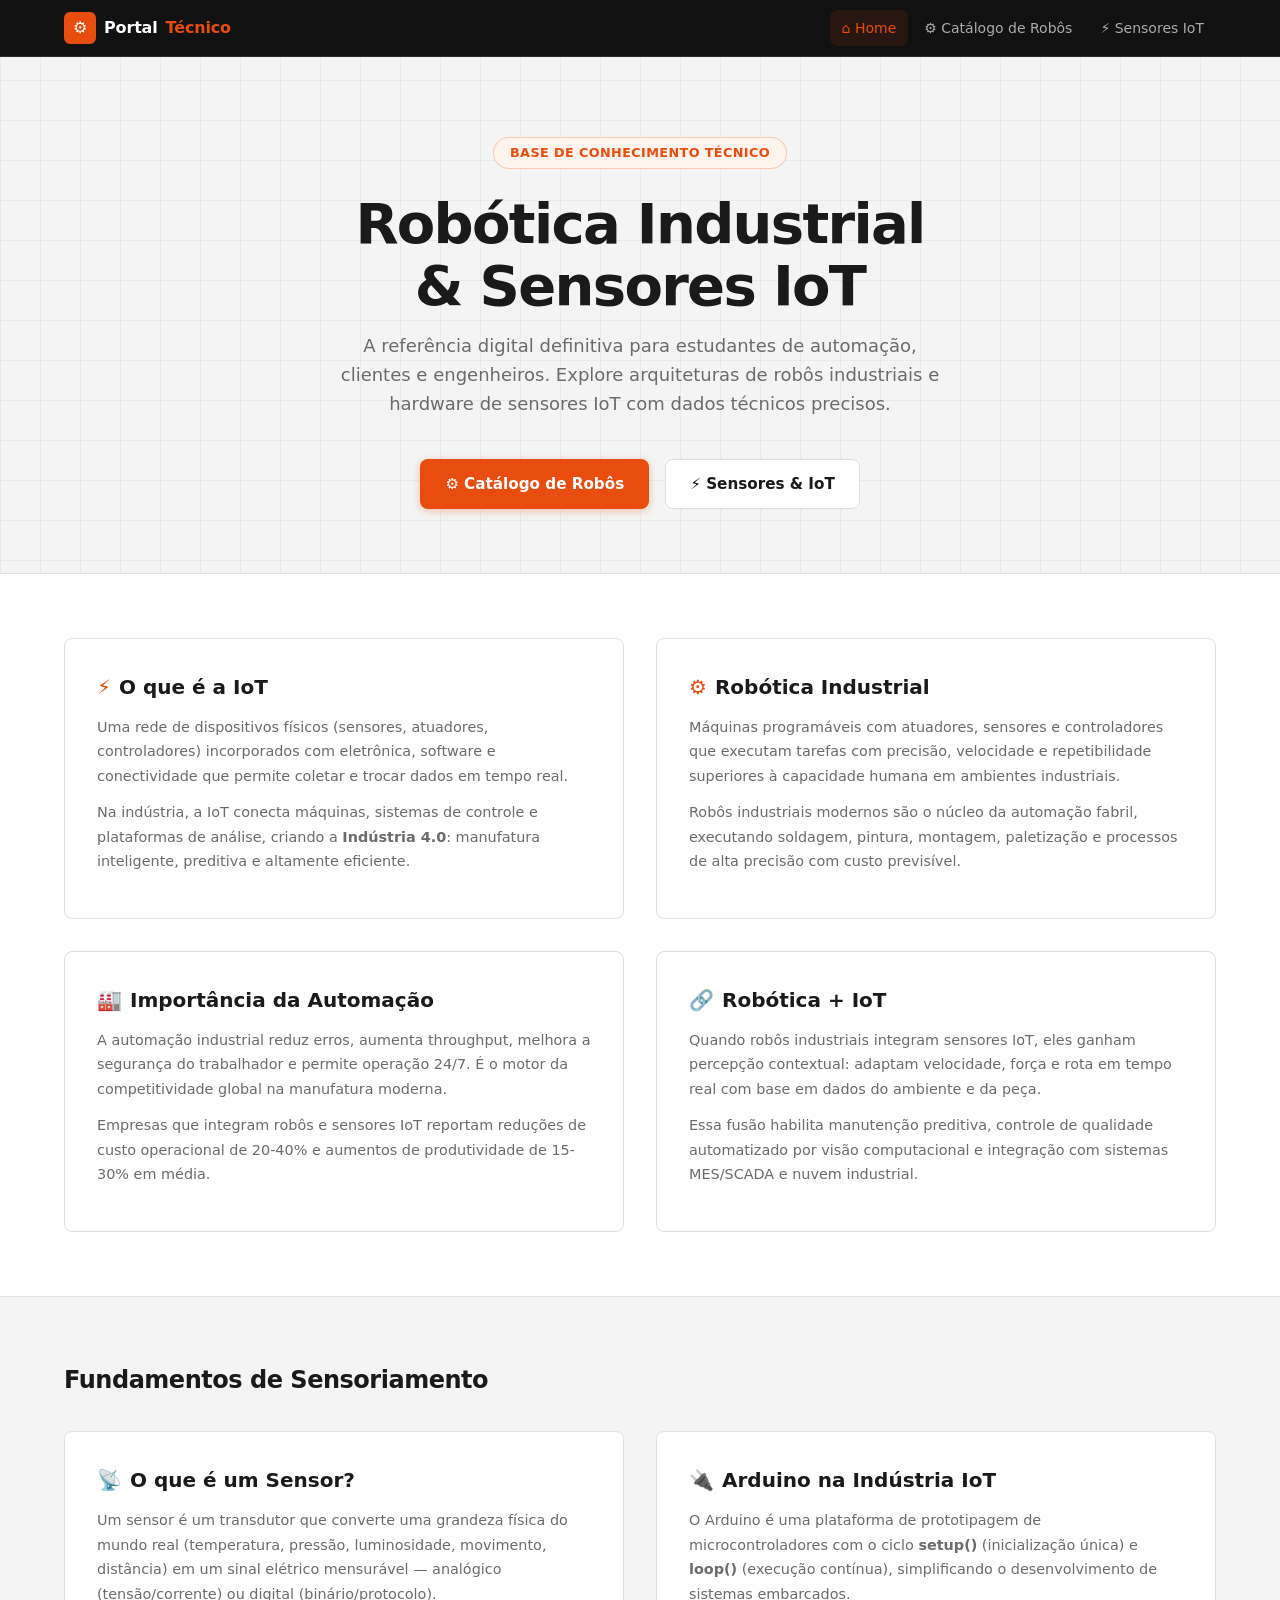
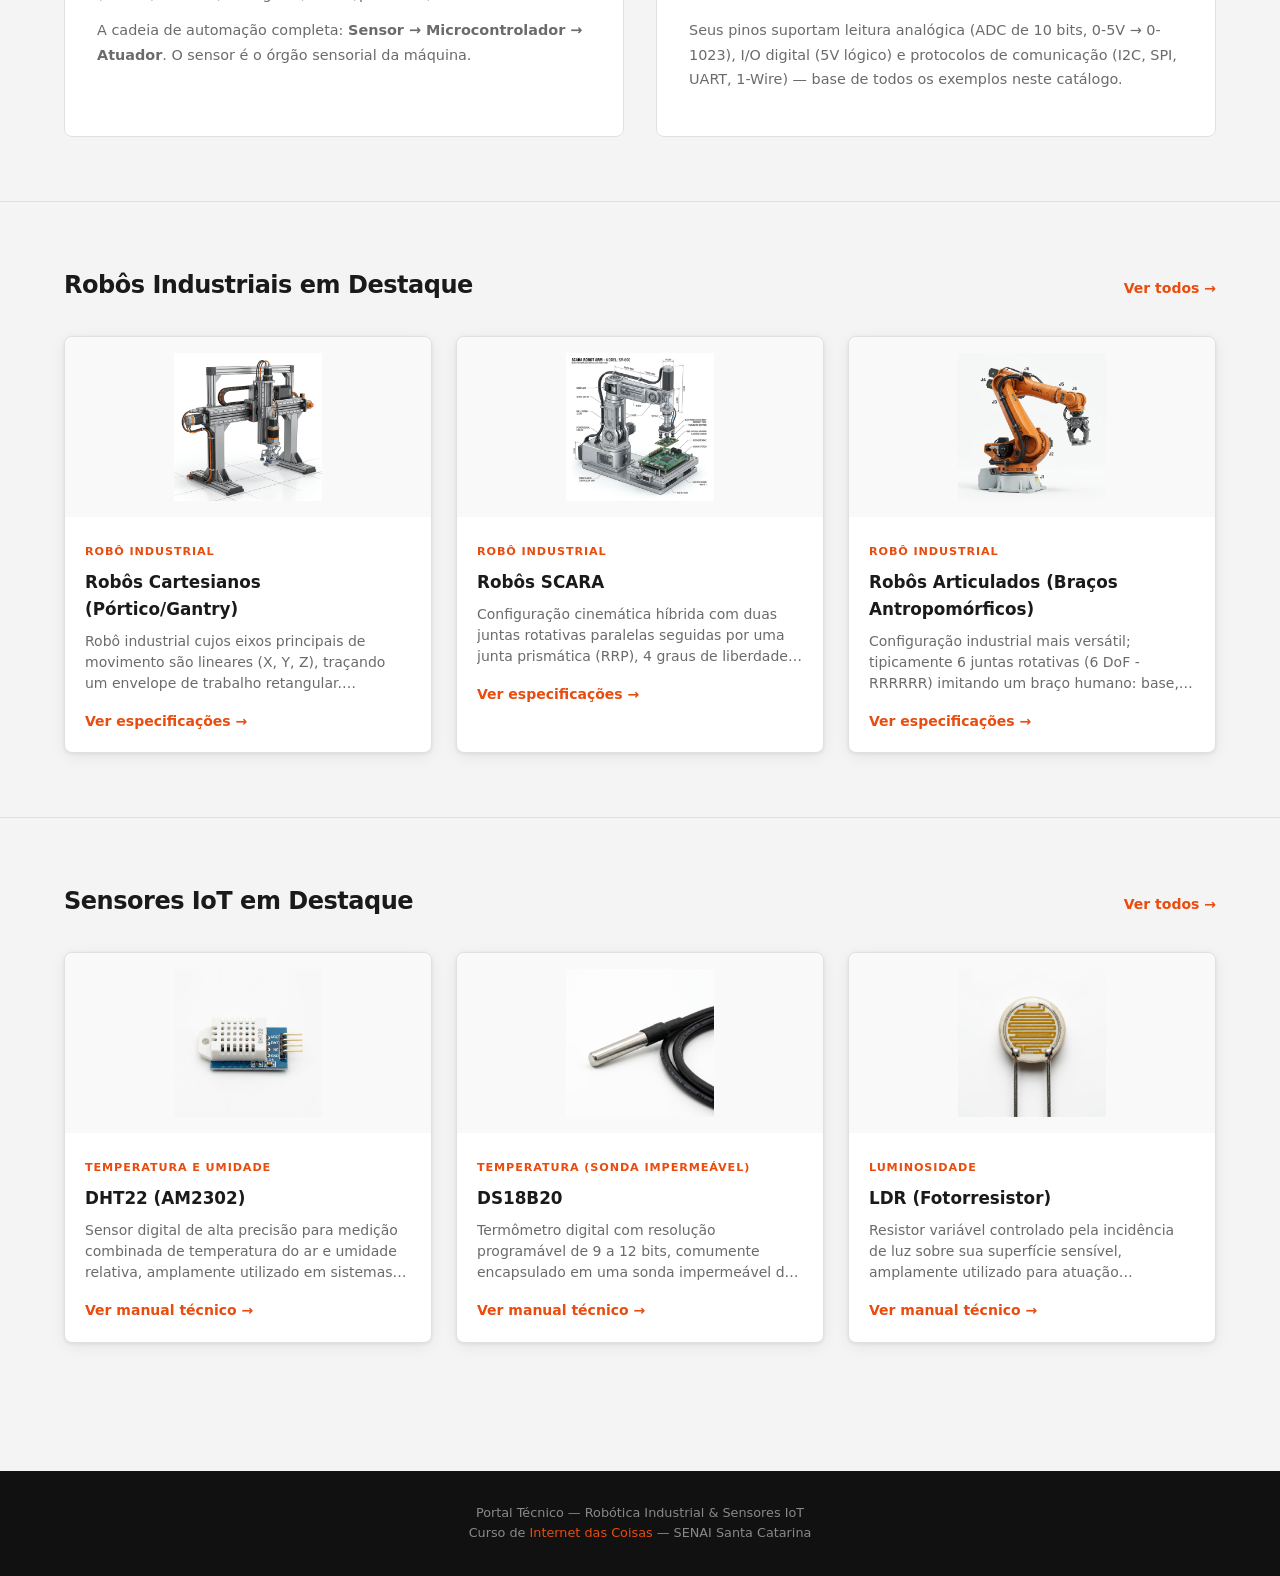
==== index.html @ 3debac60 "first commit" ====
<!DOCTYPE html>
<html lang="pt-BR">
<head>
  <meta charset="UTF-8" />
  <meta name="viewport" content="width=device-width, initial-scale=1.0" />
  <title>Portal Técnico – Robótica Industrial & Sensores IoT</title>
  <meta name="description" content="Catálogo técnico completo de robôs industriais e sensores IoT para automação e Indústria 4.0." />
  <link rel="stylesheet" href="css/style.css" />
</head>
<body>

<nav>
  <div class="nav-inner">
    <a class="nav-logo" href="index.html">
      <div class="nav-logo-icon">⚙</div>
      Portal<span>Técnico</span>
    </a>
    <button class="hamburger" id="hamburger" aria-label="Menu">☰</button>
    <ul class="nav-links" id="nav-links">
      <li><a href="index.html" class="active">⌂ Home</a></li>
      <li><a href="robots.html">⚙ Catálogo de Robôs</a></li>
      <li><a href="sensors.html">⚡ Sensores IoT</a></li>
    </ul>
  </div>
</nav>

<main>
  <!-- HERO -->
  <section class="hero">
    <div class="container">
      <div class="hero-badge">Base de Conhecimento Técnico</div>
      <h1>Robótica Industrial<br>&amp; Sensores IoT</h1>
      <p>A referência digital definitiva para estudantes de automação, clientes e engenheiros. Explore arquiteturas de robôs industriais e hardware de sensores IoT com dados técnicos precisos.</p>
      <div class="hero-actions">
        <a href="robots.html" class="btn btn-primary">⚙ Catálogo de Robôs</a>
        <a href="sensors.html" class="btn btn-outline">⚡ Sensores &amp; IoT</a>
      </div>
    </div>
  </section>

  <!-- O QUE É IOT + ROBÓTICA -->
  <section class="section" style="background: #fff; border-top: 1px solid var(--border); border-bottom: 1px solid var(--border);">
    <div class="container">
      <div class="info-grid">
        <div class="info-card">
          <h2><span class="icon">⚡</span> O que é a IoT</h2>
          <p>Uma rede de dispositivos físicos (sensores, atuadores, controladores) incorporados com eletrônica, software e conectividade que permite coletar e trocar dados em tempo real.</p>
          <p>Na indústria, a IoT conecta máquinas, sistemas de controle e plataformas de análise, criando a <strong>Indústria 4.0</strong>: manufatura inteligente, preditiva e altamente eficiente.</p>
        </div>
        <div class="info-card">
          <h2><span class="icon">⚙</span> Robótica Industrial</h2>
          <p>Máquinas programáveis com atuadores, sensores e controladores que executam tarefas com precisão, velocidade e repetibilidade superiores à capacidade humana em ambientes industriais.</p>
          <p>Robôs industriais modernos são o núcleo da automação fabril, executando soldagem, pintura, montagem, paletização e processos de alta precisão com custo previsível.</p>
        </div>
        <div class="info-card">
          <h2><span class="icon">🏭</span> Importância da Automação</h2>
          <p>A automação industrial reduz erros, aumenta throughput, melhora a segurança do trabalhador e permite operação 24/7. É o motor da competitividade global na manufatura moderna.</p>
          <p>Empresas que integram robôs e sensores IoT reportam reduções de custo operacional de 20-40% e aumentos de produtividade de 15-30% em média.</p>
        </div>
        <div class="info-card">
          <h2><span class="icon">🔗</span> Robótica + IoT</h2>
          <p>Quando robôs industriais integram sensores IoT, eles ganham percepção contextual: adaptam velocidade, força e rota em tempo real com base em dados do ambiente e da peça.</p>
          <p>Essa fusão habilita manutenção preditiva, controle de qualidade automatizado por visão computacional e integração com sistemas MES/SCADA e nuvem industrial.</p>
        </div>
      </div>
    </div>
  </section>

  <!-- ARDUINO & SENSING FOUNDATIONS -->
  <section class="section">
    <div class="container">
      <div class="section-head">
        <h2>Fundamentos de Sensoriamento</h2>
      </div>
      <div class="info-grid">
        <div class="info-card">
          <h2><span class="icon">📡</span> O que é um Sensor?</h2>
          <p>Um sensor é um transdutor que converte uma grandeza física do mundo real (temperatura, pressão, luminosidade, movimento, distância) em um sinal elétrico mensurável — analógico (tensão/corrente) ou digital (binário/protocolo).</p>
          <p>A cadeia de automação completa: <strong>Sensor → Microcontrolador → Atuador</strong>. O sensor é o órgão sensorial da máquina.</p>
        </div>
        <div class="info-card">
          <h2><span class="icon">🔌</span> Arduino na Indústria IoT</h2>
          <p>O Arduino é uma plataforma de prototipagem de microcontroladores com o ciclo <strong>setup()</strong> (inicialização única) e <strong>loop()</strong> (execução contínua), simplificando o desenvolvimento de sistemas embarcados.</p>
          <p>Seus pinos suportam leitura analógica (ADC de 10 bits, 0-5V → 0-1023), I/O digital (5V lógico) e protocolos de comunicação (I2C, SPI, UART, 1-Wire) — base de todos os exemplos neste catálogo.</p>
        </div>
      </div>
    </div>
  </section>

  <!-- ROBOTS PREVIEW -->
  <section class="section" style="border-top: 1px solid var(--border);">
    <div class="container">
      <div class="section-head">
        <h2>Robôs Industriais em Destaque</h2>
        <a href="robots.html">Ver todos →</a>
      </div>
      <div class="grid-3" id="home-robots"></div>
    </div>
  </section>

  <!-- SENSORS PREVIEW -->
  <section class="section" style="border-top: 1px solid var(--border);">
    <div class="container">
      <div class="section-head">
        <h2>Sensores IoT em Destaque</h2>
        <a href="sensors.html">Ver todos →</a>
      </div>
      <div class="grid-3" id="home-sensors"></div>
    </div>
  </section>
</main>

<footer>
  <p>Portal Técnico &mdash; Robótica Industrial &amp; Sensores IoT<br>
  Curso de <span>Internet das Coisas</span> &mdash; SENAI Santa Catarina</p>
</footer>

<script src="js/data.js"></script>
<script>
  // Hamburger
  document.getElementById('hamburger').addEventListener('click', () => {
    document.getElementById('nav-links').classList.toggle('open');
  });

  // Render robot preview (3 cards)
  const robotContainer = document.getElementById('home-robots');
  robots.slice(0, 3).forEach(r => {
    robotContainer.innerHTML += `
      <div class="card">
        <img class="card-img" src="${r.image}" alt="${r.name}" />
        <div class="card-body">
          <div class="card-badge">Robô Industrial</div>
          <div class="card-title">${r.name}</div>
          <div class="card-desc">${r.concept}</div>
          <a class="card-link" href="robot-detail.html?id=${r.id}">Ver especificações →</a>
        </div>
      </div>`;
  });

  // Render sensor preview (3 cards)
  const sensorContainer = document.getElementById('home-sensors');
  sensors.slice(0, 3).forEach(s => {
    sensorContainer.innerHTML += `
      <div class="card">
        <img class="card-img" src="${s.image}" alt="${s.name}" />
        <div class="card-body">
          <div class="card-badge">${s.category}</div>
          <div class="card-title">${s.name}</div>
          <div class="card-desc">${s.concept}</div>
          <a class="card-link" href="sensor-detail.html?id=${s.id}">Ver manual técnico →</a>
        </div>
      </div>`;
  });
</script>
</body>
</html>
---- css/style.css ----
/* ===== RESET & BASE ===== */
*, *::before, *::after { box-sizing: border-box; margin: 0; padding: 0; }

:root {
  --primary: #e84c0e;
  --primary-dark: #c43c08;
  --bg: #f4f4f4;
  --bg-card: #ffffff;
  --text: #1a1a1a;
  --text-muted: #6b6b6b;
  --border: #e0e0e0;
  --code-bg: #111111;
  --code-text: #e8e8e8;
  --nav-bg: #111111;
  --nav-text: #ffffff;
  --accent-bg: #fff3ee;
  --radius: 8px;
  --shadow: 0 1px 4px rgba(0,0,0,0.08), 0 4px 16px rgba(0,0,0,0.06);
}

html { font-size: 16px; scroll-behavior: smooth; }

body {
  font-family: 'Inter', system-ui, -apple-system, sans-serif;
  background-color: var(--bg);
  color: var(--text);
  line-height: 1.6;
  min-height: 100vh;
}

/* Grid background */
body::before {
  content: '';
  position: fixed;
  inset: 0;
  z-index: -1;
  background-image:
    linear-gradient(rgba(0,0,0,0.04) 1px, transparent 1px),
    linear-gradient(90deg, rgba(0,0,0,0.04) 1px, transparent 1px);
  background-size: 40px 40px;
  pointer-events: none;
}

a { color: var(--primary); text-decoration: none; }
a:hover { text-decoration: underline; }

img { max-width: 100%; display: block; }

/* ===== NAV ===== */
nav {
  background: var(--nav-bg);
  position: sticky;
  top: 0;
  z-index: 100;
  border-bottom: 1px solid #2a2a2a;
}

.nav-inner {
  max-width: 1200px;
  margin: 0 auto;
  padding: 0 1.5rem;
  display: flex;
  align-items: center;
  justify-content: space-between;
  height: 56px;
}

.nav-logo {
  display: flex;
  align-items: center;
  gap: 0.5rem;
  text-decoration: none;
  color: var(--nav-text);
  font-weight: 700;
  font-size: 1rem;
  letter-spacing: -0.01em;
}

.nav-logo-icon {
  width: 32px;
  height: 32px;
  background: var(--primary);
  border-radius: 6px;
  display: flex;
  align-items: center;
  justify-content: center;
  font-size: 16px;
}

.nav-logo span { color: var(--primary); }

.nav-links {
  display: flex;
  gap: 0.25rem;
  list-style: none;
}

.nav-links a {
  color: rgba(255,255,255,0.65);
  text-decoration: none;
  font-size: 0.875rem;
  padding: 0.4rem 0.75rem;
  border-radius: var(--radius);
  transition: color 0.15s, background 0.15s;
  display: flex;
  align-items: center;
  gap: 0.4rem;
}

.nav-links a:hover { color: #fff; background: rgba(255,255,255,0.08); }
.nav-links a.active { color: var(--primary); background: rgba(232,76,14,0.1); }

.hamburger {
  display: none;
  background: none;
  border: none;
  color: #fff;
  font-size: 1.5rem;
  cursor: pointer;
  padding: 0.4rem;
}

/* ===== CONTAINER ===== */
.container { max-width: 1200px; margin: 0 auto; padding: 0 1.5rem; }
.section { padding: 4rem 0; }

/* ===== HERO ===== */
.hero {
  padding: 5rem 0 4rem;
  text-align: center;
}

.hero-badge {
  display: inline-block;
  background: var(--accent-bg);
  color: var(--primary);
  border: 1px solid rgba(232,76,14,0.25);
  border-radius: 999px;
  font-size: 0.8rem;
  font-weight: 600;
  letter-spacing: 0.03em;
  padding: 0.3rem 1rem;
  margin-bottom: 1.5rem;
  text-transform: uppercase;
}

.hero h1 {
  font-size: clamp(2.2rem, 5vw, 3.5rem);
  font-weight: 800;
  line-height: 1.1;
  letter-spacing: -0.03em;
  margin-bottom: 1rem;
  color: var(--text);
}

.hero p {
  font-size: 1.125rem;
  color: var(--text-muted);
  max-width: 600px;
  margin: 0 auto 2.5rem;
}

.hero-actions {
  display: flex;
  gap: 1rem;
  justify-content: center;
  flex-wrap: wrap;
}

/* ===== BUTTONS ===== */
.btn {
  display: inline-flex;
  align-items: center;
  gap: 0.5rem;
  padding: 0.75rem 1.5rem;
  border-radius: var(--radius);
  font-weight: 600;
  font-size: 0.95rem;
  cursor: pointer;
  border: 1px solid transparent;
  transition: background 0.15s, transform 0.1s, box-shadow 0.15s;
  text-decoration: none;
}

.btn:hover { transform: translateY(-1px); text-decoration: none; }

.btn-primary {
  background: var(--primary);
  color: #fff;
  box-shadow: 0 2px 8px rgba(232,76,14,0.3);
}
.btn-primary:hover { background: var(--primary-dark); box-shadow: 0 4px 12px rgba(232,76,14,0.4); }

.btn-outline {
  background: #fff;
  color: var(--text);
  border-color: var(--border);
}
.btn-outline:hover { background: var(--bg); border-color: #c0c0c0; }

/* ===== CARDS ===== */
.card {
  background: var(--bg-card);
  border: 1px solid var(--border);
  border-radius: var(--radius);
  box-shadow: var(--shadow);
  overflow: hidden;
  transition: transform 0.15s, box-shadow 0.15s;
}

.card:hover { transform: translateY(-3px); box-shadow: 0 2px 8px rgba(0,0,0,0.1), 0 8px 32px rgba(0,0,0,0.1); }

.card-img {
  width: 100%;
  height: 180px;
  object-fit: contain;
  background: #f9f9f9;
  padding: 1rem;
}

.card-body { padding: 1.25rem; }

.card-badge {
  display: inline-block;
  font-size: 0.7rem;
  font-weight: 700;
  letter-spacing: 0.08em;
  text-transform: uppercase;
  color: var(--primary);
  margin-bottom: 0.5rem;
}

.card-title {
  font-size: 1.05rem;
  font-weight: 700;
  margin-bottom: 0.5rem;
  color: var(--text);
}

.card-desc {
  font-size: 0.875rem;
  color: var(--text-muted);
  line-height: 1.5;
  display: -webkit-box;
  -webkit-line-clamp: 3;
  -webkit-box-orient: vertical;
  overflow: hidden;
}

.card-link {
  display: flex;
  align-items: center;
  gap: 0.3rem;
  font-size: 0.875rem;
  font-weight: 600;
  color: var(--primary);
  margin-top: 1rem;
  text-decoration: none;
}
.card-link:hover { text-decoration: underline; }

/* ===== GRID ===== */
.grid-3 {
  display: grid;
  grid-template-columns: repeat(auto-fill, minmax(300px, 1fr));
  gap: 1.5rem;
}

/* ===== PAGE HEADER ===== */
.page-header {
  padding: 3rem 0 2rem;
  border-bottom: 1px solid var(--border);
  background: var(--bg-card);
  margin-bottom: 2.5rem;
}

.page-header h1 {
  font-size: clamp(1.8rem, 4vw, 2.5rem);
  font-weight: 800;
  letter-spacing: -0.03em;
  margin-bottom: 0.5rem;
}

.page-header p {
  color: var(--text-muted);
  font-size: 1rem;
  max-width: 640px;
}

/* ===== BREADCRUMB ===== */
.breadcrumb {
  display: flex;
  align-items: center;
  gap: 0.4rem;
  font-size: 0.875rem;
  color: var(--text-muted);
  margin-bottom: 2rem;
}

.breadcrumb a { color: var(--text-muted); }
.breadcrumb a:hover { color: var(--primary); }
.breadcrumb .sep { opacity: 0.4; }
.breadcrumb .current { color: var(--text); font-weight: 500; }

/* ===== DETAIL PAGE ===== */
.detail-layout {
  display: grid;
  grid-template-columns: 1fr 380px;
  gap: 2.5rem;
  align-items: start;
}

.detail-img {
  width: 100%;
  border-radius: var(--radius);
  border: 1px solid var(--border);
  background: #f9f9f9;
  padding: 1.5rem;
  max-height: 320px;
  object-fit: contain;
  margin-bottom: 2rem;
}

.detail-hero h1 {
  font-size: clamp(1.6rem, 3vw, 2.2rem);
  font-weight: 800;
  letter-spacing: -0.03em;
  margin-bottom: 0.75rem;
}

.detail-hero .subtitle {
  color: var(--text-muted);
  font-size: 1rem;
  margin-bottom: 1.5rem;
}

.signal-badge {
  display: inline-flex;
  align-items: center;
  gap: 0.4rem;
  background: #111;
  color: #e8e8e8;
  font-family: 'Courier New', monospace;
  font-size: 0.8rem;
  padding: 0.35rem 0.75rem;
  border-radius: 999px;
  margin-bottom: 1rem;
}

.section-title {
  font-size: 1rem;
  font-weight: 700;
  letter-spacing: 0.02em;
  margin-bottom: 1rem;
  display: flex;
  align-items: center;
  gap: 0.5rem;
}

.section-title::before {
  content: '';
  display: inline-block;
  width: 3px;
  height: 1em;
  background: var(--primary);
  border-radius: 2px;
}

.principle-box {
  background: var(--bg);
  border: 1px solid var(--border);
  border-left: 3px solid var(--primary);
  border-radius: var(--radius);
  padding: 1.25rem;
  margin-bottom: 2rem;
  font-size: 0.9rem;
  line-height: 1.7;
  color: var(--text);
}

/* ===== SPECS SIDEBAR ===== */
.specs-card {
  background: var(--bg-card);
  border: 1px solid var(--border);
  border-radius: var(--radius);
  padding: 1.5rem;
  box-shadow: var(--shadow);
}

.specs-card h3 {
  font-size: 0.875rem;
  font-weight: 700;
  letter-spacing: 0.06em;
  text-transform: uppercase;
  color: var(--text-muted);
  margin-bottom: 1rem;
  display: flex;
  align-items: center;
  gap: 0.4rem;
}

.specs-grid { display: grid; grid-template-columns: 1fr 1fr; gap: 1rem; margin-bottom: 1.5rem; }
.spec-item dt { font-size: 0.7rem; font-weight: 700; text-transform: uppercase; letter-spacing: 0.08em; color: var(--text-muted); margin-bottom: 0.25rem; }
.spec-item dd { font-size: 0.875rem; font-weight: 600; color: var(--text); }
.spec-item dd.highlight { color: var(--primary); }

.sidebar-section { margin-top: 1.5rem; border-top: 1px solid var(--border); padding-top: 1.25rem; }
.sidebar-section h3 { font-size: 0.75rem; font-weight: 700; text-transform: uppercase; letter-spacing: 0.08em; color: var(--text-muted); margin-bottom: 0.75rem; }

.app-list { list-style: none; }
.app-list li {
  display: flex;
  align-items: flex-start;
  gap: 0.5rem;
  font-size: 0.85rem;
  color: var(--text);
  padding: 0.3rem 0;
}
.app-list li::before { content: '●'; color: var(--primary); font-size: 0.5rem; margin-top: 0.45em; flex-shrink: 0; }

.model-tags { display: flex; flex-wrap: wrap; gap: 0.4rem; }
.model-tag {
  background: var(--bg);
  border: 1px solid var(--border);
  font-family: 'Courier New', monospace;
  font-size: 0.75rem;
  padding: 0.2rem 0.5rem;
  border-radius: 4px;
  color: var(--text);
}

/* ===== CODE BLOCK ===== */
.code-block-wrap {
  margin: 2rem 0;
}

.code-block-wrap .code-header {
  background: #1e1e1e;
  color: rgba(255,255,255,0.6);
  font-family: 'Courier New', monospace;
  font-size: 0.75rem;
  padding: 0.5rem 1rem;
  border-radius: var(--radius) var(--radius) 0 0;
  display: flex;
  align-items: center;
  gap: 0.4rem;
}

pre {
  background: var(--code-bg);
  color: var(--code-text);
  font-family: 'Courier New', 'Consolas', monospace;
  font-size: 0.825rem;
  line-height: 1.65;
  padding: 1.25rem;
  border-radius: 0 0 var(--radius) var(--radius);
  overflow-x: auto;
  white-space: pre;
  word-break: normal;
}

/* ===== EXTRA SECTIONS ===== */
.extra-section {
  background: var(--bg-card);
  border: 1px solid var(--border);
  border-radius: var(--radius);
  padding: 1.5rem;
  margin-bottom: 1.25rem;
}

.extra-section h3 {
  font-size: 1rem;
  font-weight: 700;
  margin-bottom: 0.75rem;
  color: var(--text);
}

.extra-section ul { list-style: none; }
.extra-section ul li {
  font-size: 0.9rem;
  color: var(--text);
  line-height: 1.6;
  padding: 0.3rem 0;
  padding-left: 1rem;
  position: relative;
}
.extra-section ul li::before { content: '→'; position: absolute; left: 0; color: var(--primary); }

/* ===== TABLE ===== */
.table-wrap { overflow-x: auto; border-radius: var(--radius); border: 1px solid var(--border); box-shadow: var(--shadow); }

table {
  width: 100%;
  border-collapse: collapse;
  background: var(--bg-card);
  font-size: 0.875rem;
}

thead tr { background: #111; color: #fff; }
thead th {
  padding: 0.875rem 1rem;
  text-align: left;
  font-size: 0.75rem;
  font-weight: 700;
  letter-spacing: 0.06em;
  text-transform: uppercase;
  white-space: nowrap;
}

tbody tr { border-bottom: 1px solid var(--border); transition: background 0.1s; }
tbody tr:last-child { border-bottom: none; }
tbody tr:hover { background: #f9f9f9; }

td {
  padding: 0.875rem 1rem;
  vertical-align: middle;
  color: var(--text);
}

td:first-child { font-weight: 600; }

td .tag {
  display: inline-block;
  background: var(--accent-bg);
  color: var(--primary);
  font-size: 0.7rem;
  font-weight: 700;
  padding: 0.15rem 0.4rem;
  border-radius: 3px;
  letter-spacing: 0.05em;
}

/* ===== INFO GRID (home) ===== */
.info-grid { display: grid; grid-template-columns: 1fr 1fr; gap: 2rem; }

.info-card {
  background: var(--bg-card);
  border: 1px solid var(--border);
  border-radius: var(--radius);
  padding: 2rem;
}

.info-card h2 {
  font-size: 1.25rem;
  font-weight: 700;
  margin-bottom: 0.75rem;
  display: flex;
  align-items: center;
  gap: 0.5rem;
}

.info-card h2 .icon { color: var(--primary); }

.info-card p {
  font-size: 0.9rem;
  color: var(--text-muted);
  line-height: 1.7;
  margin-bottom: 0.75rem;
}

/* ===== SECTION DIVIDER ===== */
.section-head {
  display: flex;
  align-items: baseline;
  gap: 1rem;
  margin-bottom: 2rem;
}

.section-head h2 {
  font-size: 1.5rem;
  font-weight: 800;
  letter-spacing: -0.02em;
}

.section-head a {
  font-size: 0.875rem;
  font-weight: 600;
  color: var(--primary);
  margin-left: auto;
}

/* ===== FOOTER ===== */
footer {
  background: #111;
  color: rgba(255,255,255,0.5);
  text-align: center;
  padding: 2rem 1rem;
  font-size: 0.8rem;
  margin-top: 4rem;
}

footer span { color: var(--primary); }

/* ===== NOT FOUND ===== */
.not-found {
  text-align: center;
  padding: 5rem 1rem;
}

.not-found h2 { font-size: 1.5rem; margin-bottom: 0.5rem; }
.not-found p { color: var(--text-muted); margin-bottom: 1.5rem; }

/* ===== RESPONSIVE ===== */
@media (max-width: 900px) {
  .detail-layout { grid-template-columns: 1fr; }
  .info-grid { grid-template-columns: 1fr; }
}

@media (max-width: 640px) {
  .nav-links { display: none; flex-direction: column; position: absolute; top: 56px; left: 0; right: 0; background: #111; padding: 1rem; border-bottom: 1px solid #2a2a2a; }
  .nav-links.open { display: flex; }
  .hamburger { display: block; }
  .nav-inner { position: relative; }
  .hero { padding: 3rem 0 2rem; }
  .hero h1 { font-size: 2rem; }
  .hero-actions { flex-direction: column; align-items: stretch; }
  .btn { justify-content: center; }
  .specs-grid { grid-template-columns: 1fr; }
  .grid-3 { grid-template-columns: 1fr; }
  .section { padding: 2.5rem 0; }
}
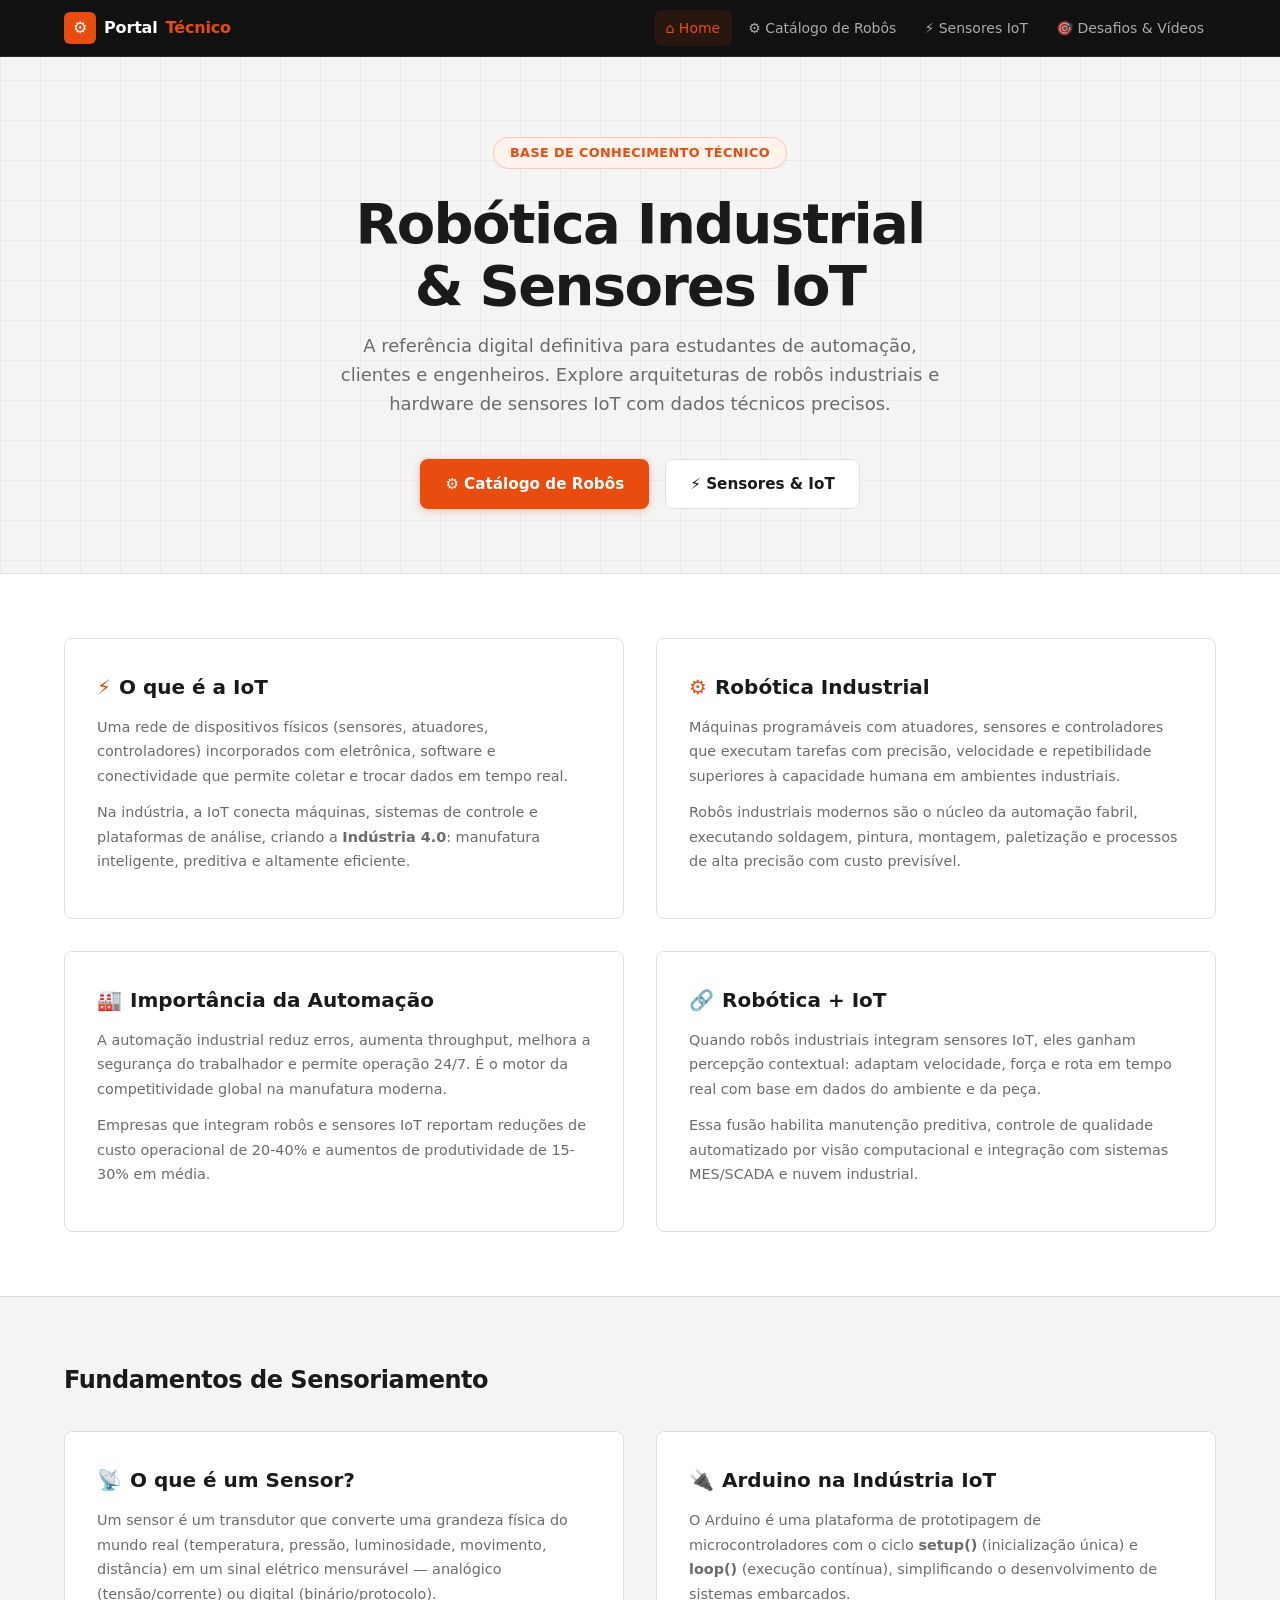
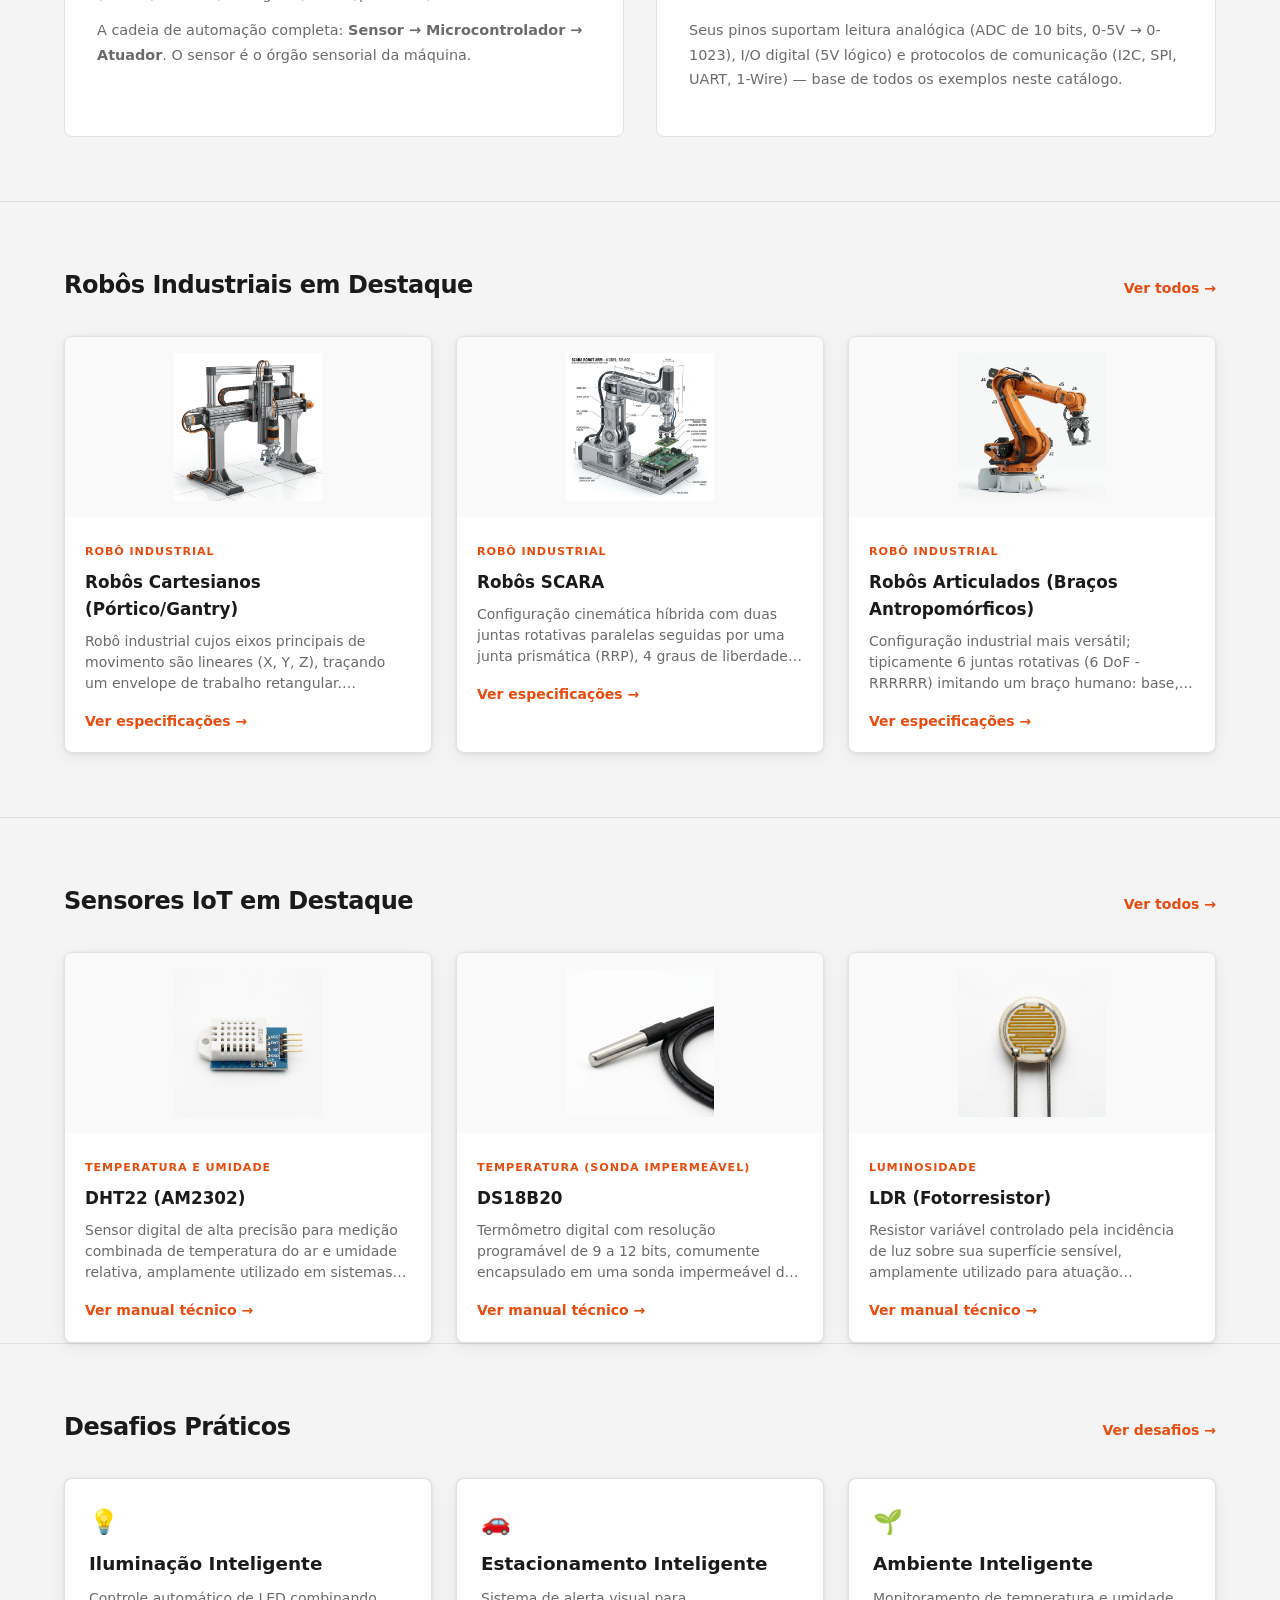
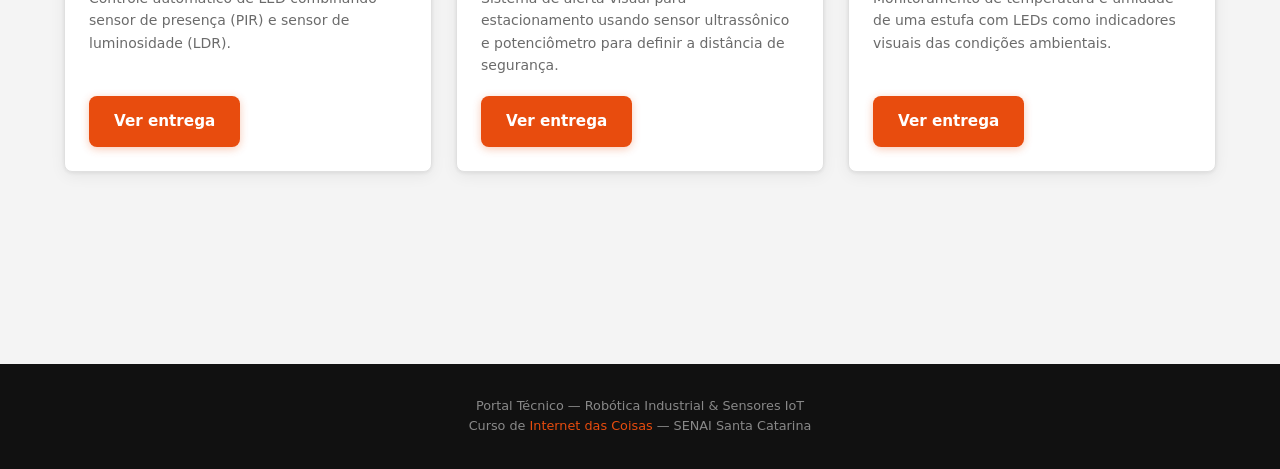
==== commit bd42f5f3: "adicionando area de video" ====
--- a/index.html
+++ b/index.html
@@ -20,6 +20,7 @@
       <li><a href="index.html" class="active">⌂ Home</a></li>
       <li><a href="robots.html">⚙ Catálogo de Robôs</a></li>
       <li><a href="sensors.html">⚡ Sensores IoT</a></li>
+      <li><a href="desafios.html">🎯 Desafios & Vídeos</a></li>
     </ul>
   </div>
 </nav>
@@ -107,6 +108,15 @@
       </div>
       <div class="grid-3" id="home-sensors"></div>
     </div>
+  <!-- CHALLENGES PREVIEW -->
+  <section class="section" style="border-top: 1px solid var(--border);">
+    <div class="container">
+      <div class="section-head">
+        <h2>Desafios Práticos</h2>
+        <a href="desafios.html">Ver desafios →</a>
+      </div>
+      <div class="challenge-grid" id="home-challenges"></div>
+    </div>
   </section>
 </main>
 
@@ -116,6 +126,7 @@
 </footer>
 
 <script src="js/data.js"></script>
+<script src="js/challenges.js"></script>
 <script>
   // Hamburger
   document.getElementById('hamburger').addEventListener('click', () => {
@@ -151,6 +162,21 @@
         </div>
       </div>`;
   });
+  // Render challenge preview (3 cards)
+  const challengeContainer = document.getElementById('home-challenges');
+  challenges.slice(0, 3).forEach(c => {
+    challengeContainer.innerHTML += `
+      <div class="challenge-card">
+        <div class="challenge-body">
+          <div class="challenge-icon">${c.icon}</div>
+          <h3 class="challenge-title">${c.shortTitle}</h3>
+          <p class="challenge-summary">${c.summary}</p>
+          <div class="challenge-actions">
+            <a class="btn btn-primary" href="desafio-detail.html?id=${c.id}">Ver entrega</a>
+          </div>
+        </div>
+      </div>`;
+  });
 </script>
 </body>
 </html>
--- a/css/style.css
+++ b/css/style.css
@@ -619,3 +619,130 @@
   .grid-3 { grid-template-columns: 1fr; }
   .section { padding: 2.5rem 0; }
 }
+
+/* ===== CHALLENGES & VIDEOS ===== */
+.challenge-grid {
+  display: grid;
+  grid-template-columns: repeat(auto-fill, minmax(320px, 1fr));
+  gap: 1.5rem;
+}
+
+.challenge-card {
+  background: var(--bg-card);
+  border: 1px solid var(--border);
+  border-radius: var(--radius);
+  box-shadow: var(--shadow);
+  overflow: hidden;
+  display: flex;
+  flex-direction: column;
+  transition: transform 0.15s, box-shadow 0.15s;
+}
+
+.challenge-card:hover { transform: translateY(-3px); box-shadow: 0 2px 8px rgba(0,0,0,0.1), 0 8px 32px rgba(0,0,0,0.1); }
+
+.challenge-video { background: #111; aspect-ratio: 16 / 9; }
+
+.video-player, .video-embed, .video-embed iframe, .video-placeholder {
+  width: 100%;
+  height: 100%;
+  display: block;
+  border: 0;
+}
+
+.video-player { background: #000; }
+
+.video-placeholder {
+  display: flex;
+  flex-direction: column;
+  align-items: center;
+  justify-content: center;
+  text-align: center;
+  color: rgba(255,255,255,0.75);
+  background: #1a1a1a;
+  padding: 1.5rem;
+}
+
+.video-placeholder-icon { font-size: 2.5rem; margin-bottom: 0.5rem; }
+
+.video-placeholder p { font-size: 0.9rem; margin-bottom: 0.5rem; }
+.video-placeholder small { font-size: 0.75rem; color: rgba(255,255,255,0.5); }
+.video-placeholder code { color: var(--primary); }
+
+.challenge-body { padding: 1.5rem; display: flex; flex-direction: column; flex: 1; }
+.challenge-icon { font-size: 1.5rem; margin-bottom: 0.5rem; }
+.challenge-title { font-size: 1.15rem; font-weight: 700; margin-bottom: 0.5rem; color: var(--text); }
+.challenge-summary { font-size: 0.875rem; color: var(--text-muted); line-height: 1.6; margin-bottom: 1.25rem; flex: 1; }
+.challenge-actions { margin-top: auto; }
+
+.video-wrapper { border-radius: var(--radius); overflow: hidden; border: 1px solid var(--border); background: #111; aspect-ratio: 16 / 9; margin-bottom: 0.75rem; }
+.video-caption { font-size: 0.9rem; color: var(--text-muted); margin-bottom: 2rem; }
+
+.circuit-frame { position: relative; border: 1px solid var(--border); border-radius: var(--radius); overflow: hidden; background: #f9f9f9; min-height: 240px; }
+.circuit-frame img { width: 100%; height: auto; min-height: 240px; object-fit: contain; padding: 1rem; display: block; }
+.circuit-overlay {
+  position: absolute;
+  inset: 0;
+  display: none;
+  flex-direction: column;
+  align-items: center;
+  justify-content: center;
+  text-align: center;
+  background: #f9f9f9;
+  color: var(--text-muted);
+  padding: 2rem;
+}
+.circuit-overlay p { font-size: 1rem; margin-bottom: 0.5rem; color: var(--text); }
+.circuit-overlay small { font-size: 0.85rem; }
+.circuit-overlay code { color: var(--primary); }
+
+.detail-section { margin-bottom: 2.5rem; }
+.detail-section:last-child { margin-bottom: 0; }
+
+.rule-list, .wiring-list, .check-list { list-style: none; }
+.rule-list li, .wiring-list li, .check-list li {
+  font-size: 0.95rem;
+  color: var(--text);
+  padding: 0.6rem 0;
+  padding-left: 1.5rem;
+  position: relative;
+  border-bottom: 1px solid var(--border);
+}
+.rule-list li:last-child, .wiring-list li:last-child, .check-list li:last-child { border-bottom: none; }
+.rule-list li::before, .wiring-list li::before, .check-list li::before { content: '✓'; position: absolute; left: 0; color: var(--primary); font-weight: 700; }
+.rule-list li::before { content: '→'; }
+
+.code-header-row {
+  display: flex;
+  align-items: center;
+  justify-content: space-between;
+  flex-wrap: wrap;
+  gap: 0.75rem;
+  margin-bottom: 1rem;
+}
+
+.copy-code {
+  display: inline-flex;
+  align-items: center;
+  gap: 0.4rem;
+  background: var(--bg-card);
+  border: 1px solid var(--border);
+  color: var(--text);
+  font-size: 0.85rem;
+  font-weight: 600;
+  padding: 0.4rem 0.75rem;
+  border-radius: var(--radius);
+  cursor: pointer;
+  transition: background 0.15s, border-color 0.15s;
+}
+
+.copy-code:hover { background: var(--bg); border-color: #c0c0c0; }
+
+.detail-sidebar .specs-card { margin-bottom: 1.5rem; }
+.sidebar-text { font-size: 0.85rem; color: var(--text-muted); line-height: 1.6; }
+.sidebar-text code { color: var(--primary); font-size: 0.8rem; }
+
+@media (max-width: 640px) {
+  .challenge-grid { grid-template-columns: 1fr; }
+  .video-wrapper { aspect-ratio: 16 / 10; }
+}
+
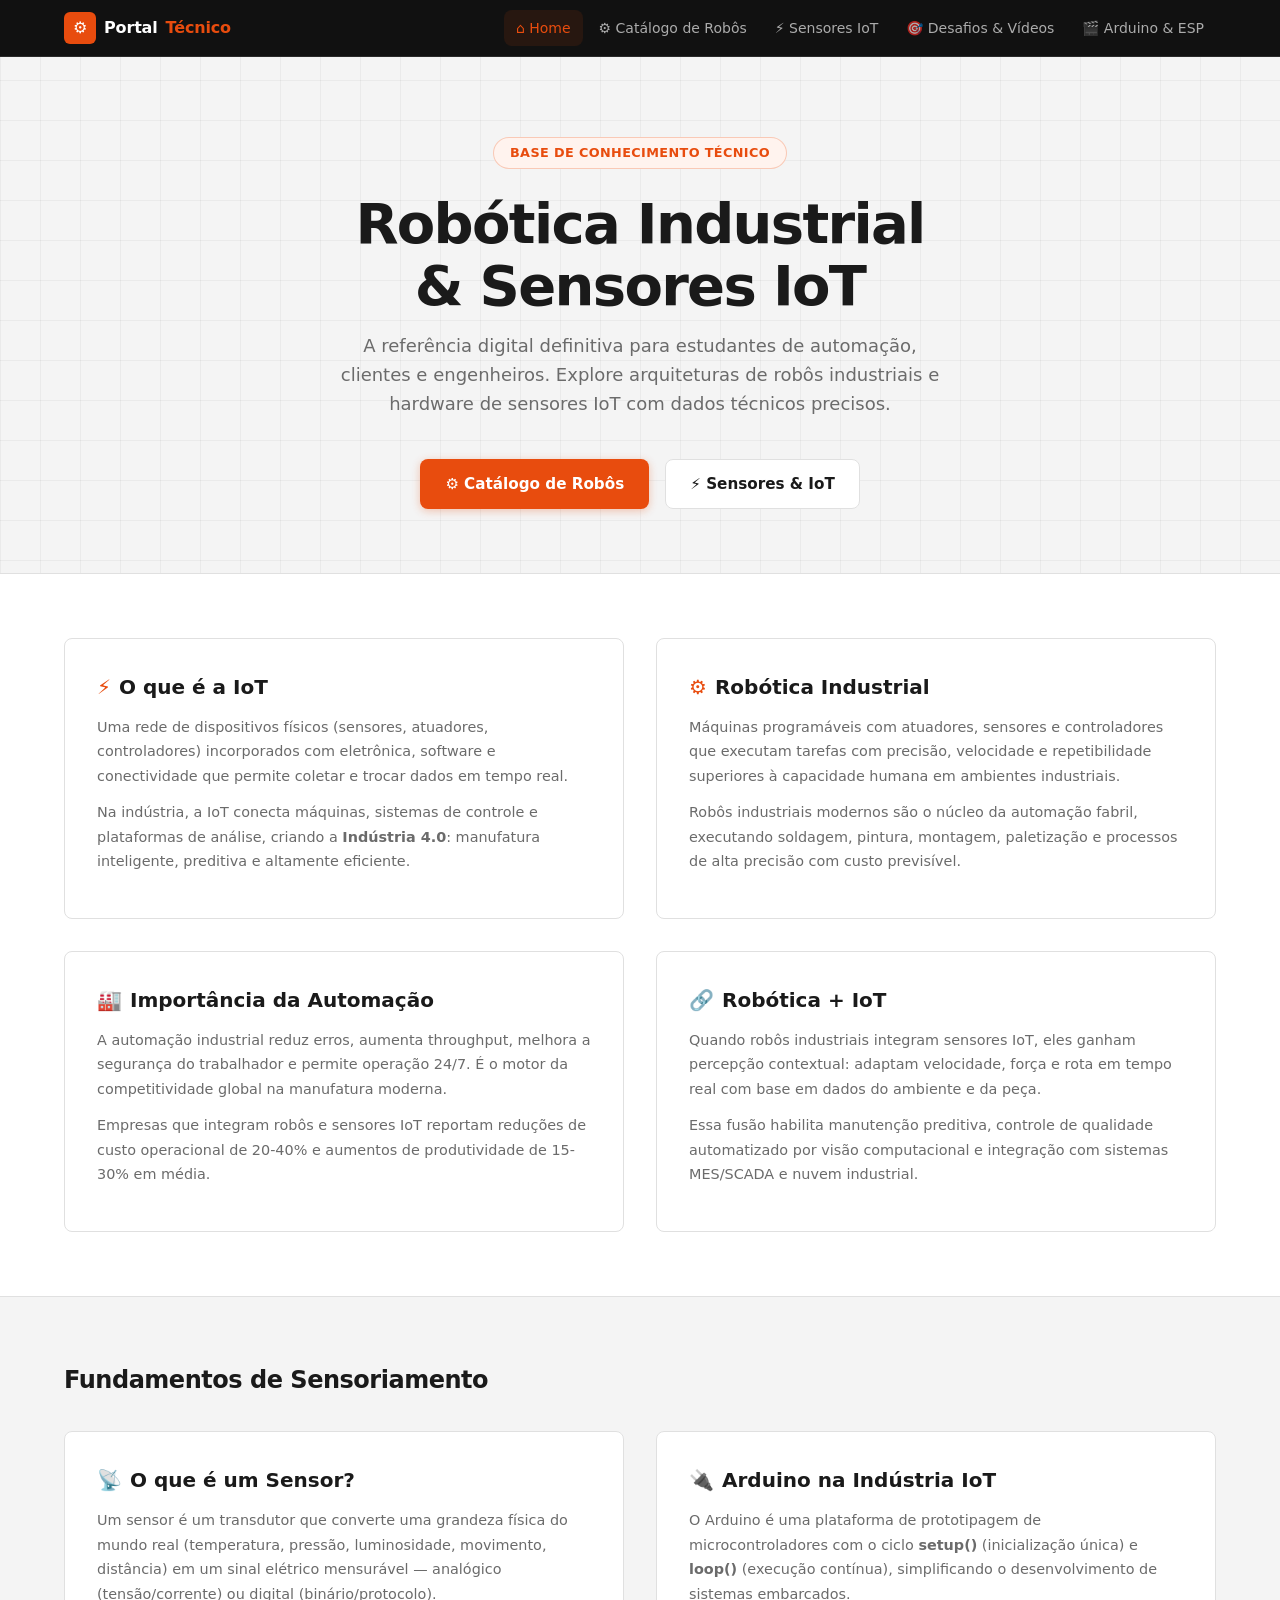
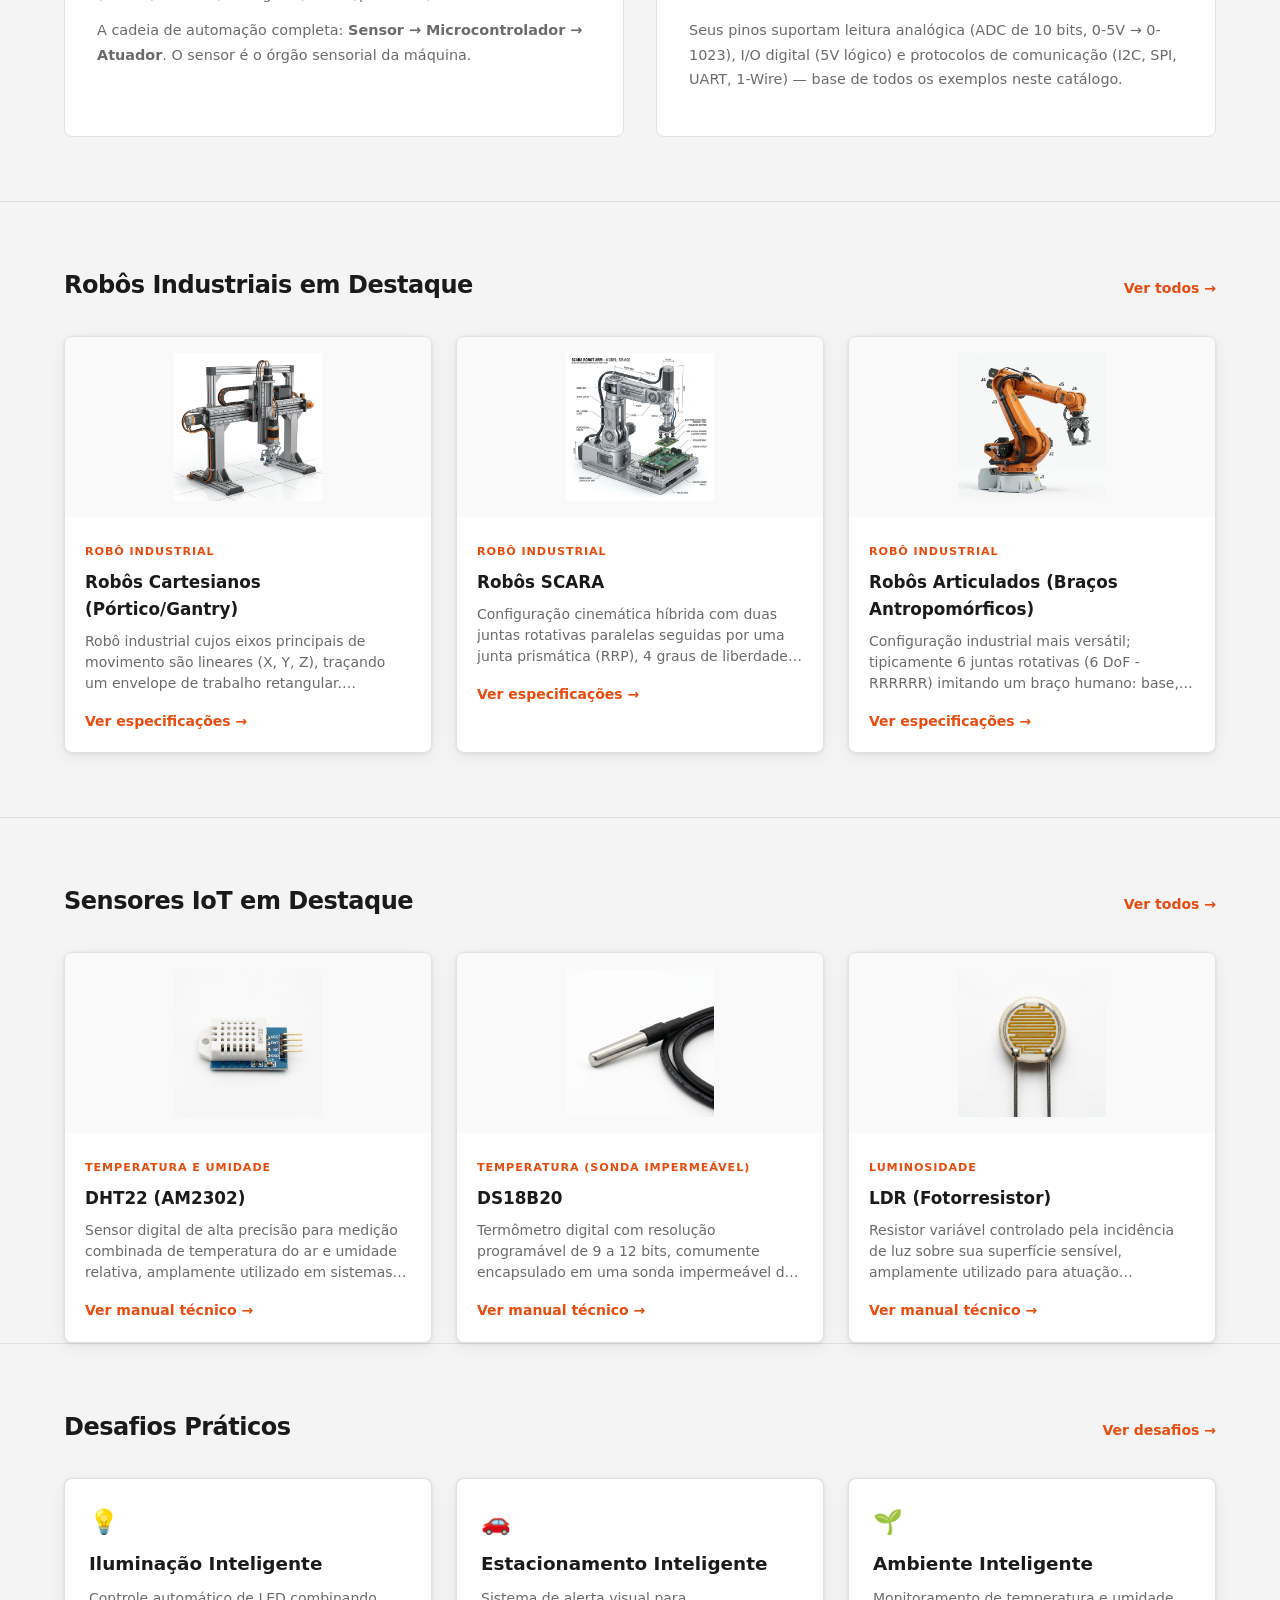
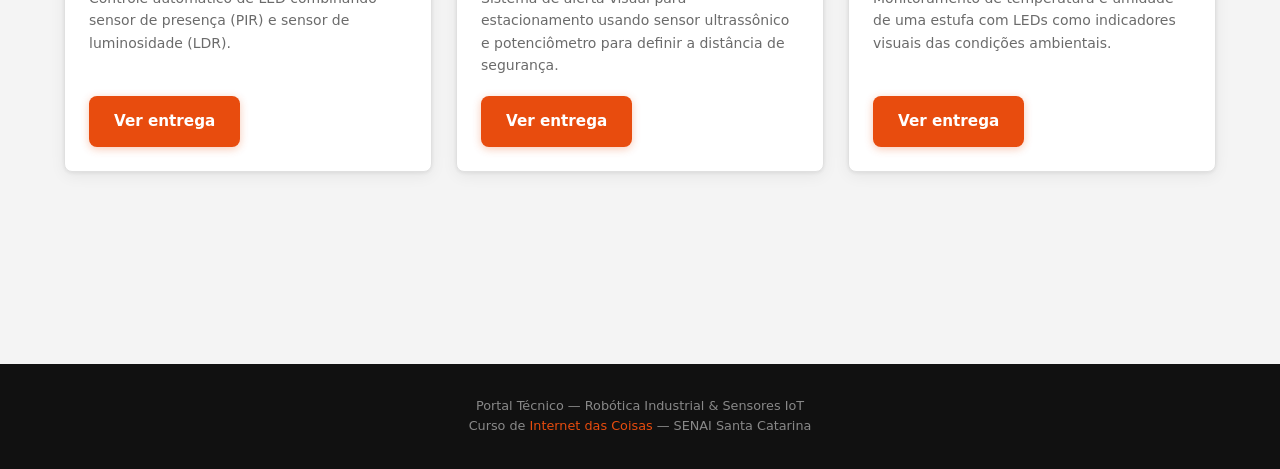
==== commit f1309f8e: "arduino e esp" ====
--- a/index.html
+++ b/index.html
@@ -21,6 +21,7 @@
       <li><a href="robots.html">⚙ Catálogo de Robôs</a></li>
       <li><a href="sensors.html">⚡ Sensores IoT</a></li>
       <li><a href="desafios.html">🎯 Desafios & Vídeos</a></li>
+      <li><a href="arduino-esp.html">🎬 Arduino & ESP</a></li>
     </ul>
   </div>
 </nav>
@@ -180,3 +181,4 @@
 </script>
 </body>
 </html>
+
--- a/css/style.css
+++ b/css/style.css
@@ -746,3 +746,43 @@
   .video-wrapper { aspect-ratio: 16 / 10; }
 }
 
+
+
+/* ===== Aba Arduino & ESP ===== */
+.video-grid {
+  display: grid;
+  grid-template-columns: repeat(auto-fit, minmax(300px, 1fr));
+  gap: 24px;
+  margin-bottom: 48px;
+}
+.video-card {
+  background: var(--card-bg, #fff);
+  border: 1px solid var(--border, #e5e0d5);
+  border-radius: 12px;
+  overflow: hidden;
+  box-shadow: 0 2px 8px rgba(0,0,0,.06);
+  display: flex;
+  flex-direction: column;
+}
+.video-card .video-embed iframe { aspect-ratio: 16/9; width: 100%; display: block; }
+.video-card.shorts-card .video-embed iframe { aspect-ratio: 9/16; max-height: 520px; }
+.video-card-body { padding: 16px 20px 20px; }
+.video-card-tag {
+  display: inline-block;
+  font-size: 12px;
+  font-weight: 700;
+  text-transform: uppercase;
+  letter-spacing: .5px;
+  padding: 3px 10px;
+  border-radius: 20px;
+  background: var(--accent-soft, #eef2ff);
+  color: var(--accent, #3b5bdb);
+  margin-bottom: 8px;
+}
+.video-card-body h2 { font-size: 18px; margin: 0 0 6px; }
+.video-card-body p { font-size: 14px; color: var(--muted, #666); margin: 0; }
+
+/* Shorts: player vertical estreito e centralizado */
+.video-card.shorts-card { max-width: 380px; margin: 0 auto; }
+.video-card.shorts-card .video-embed { aspect-ratio: 9/16; }
+.video-card.shorts-card .video-embed iframe { aspect-ratio: 9/16; height: 100%; }
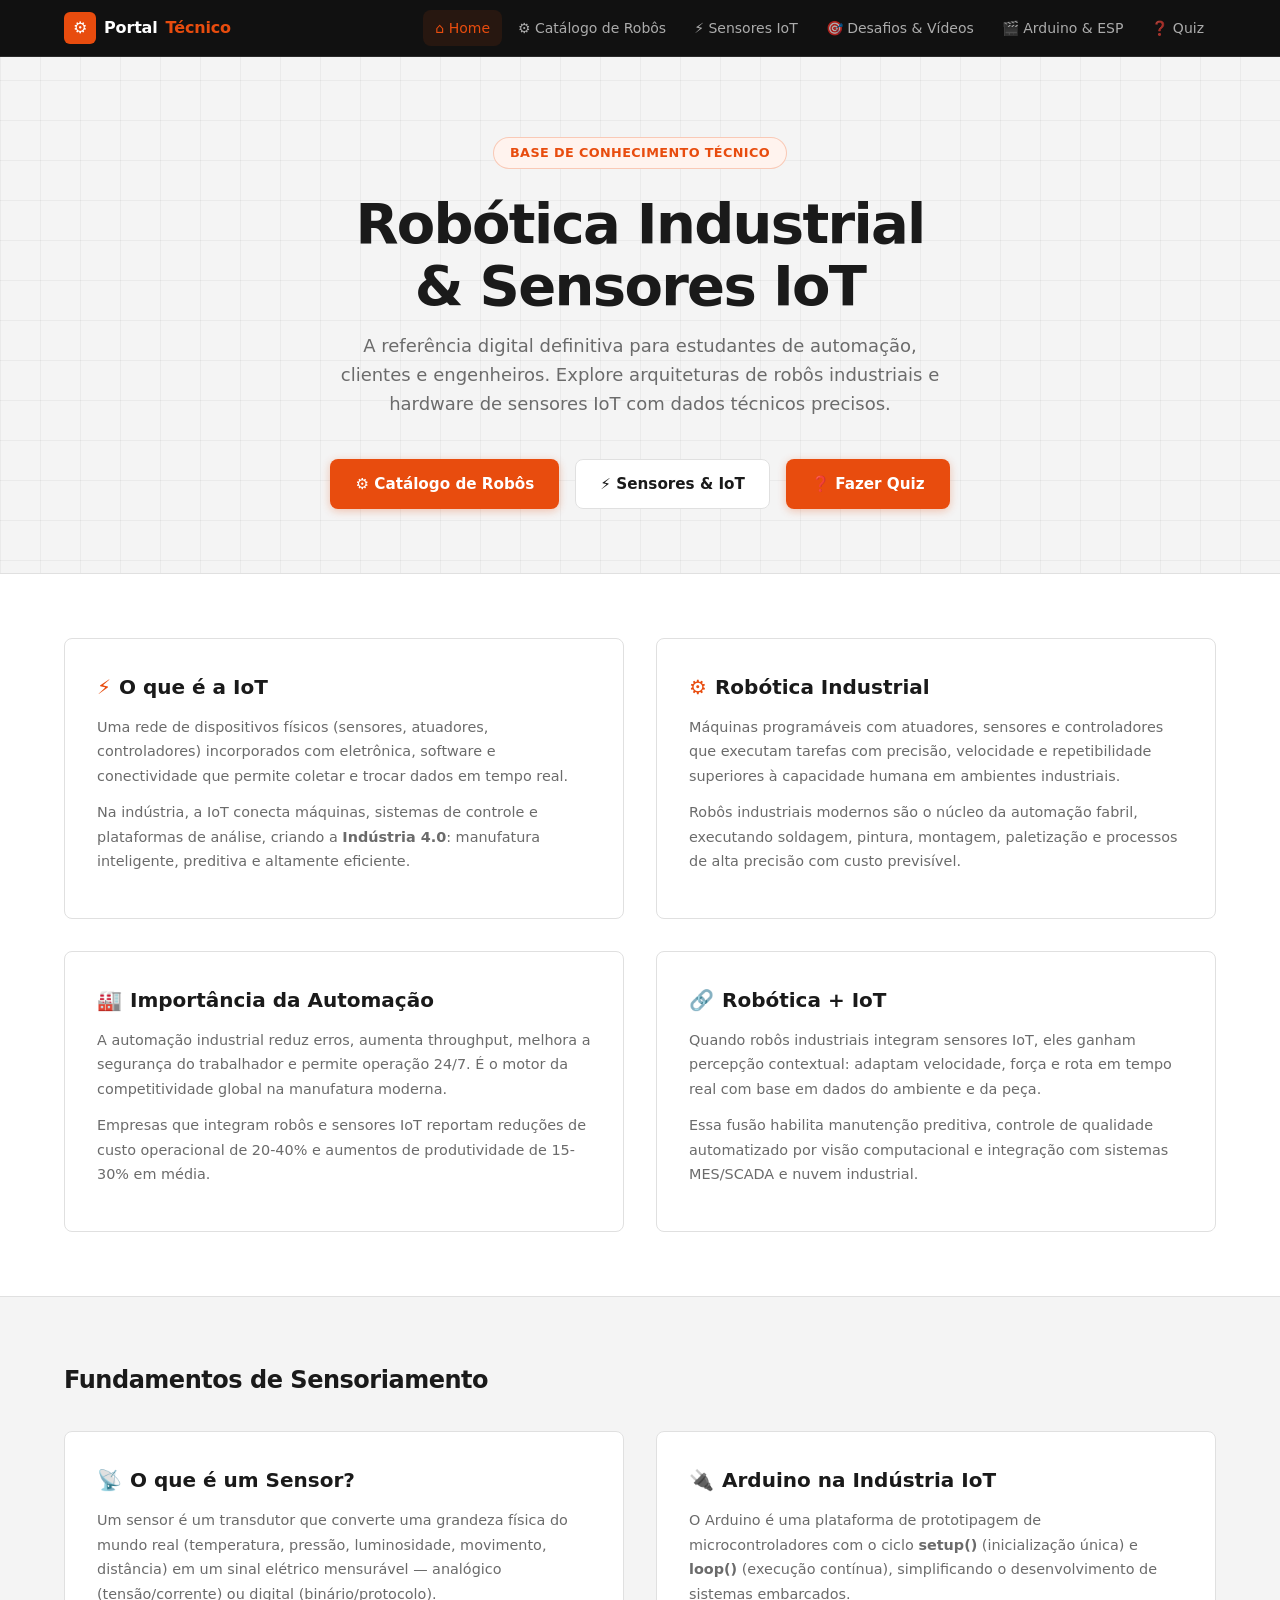
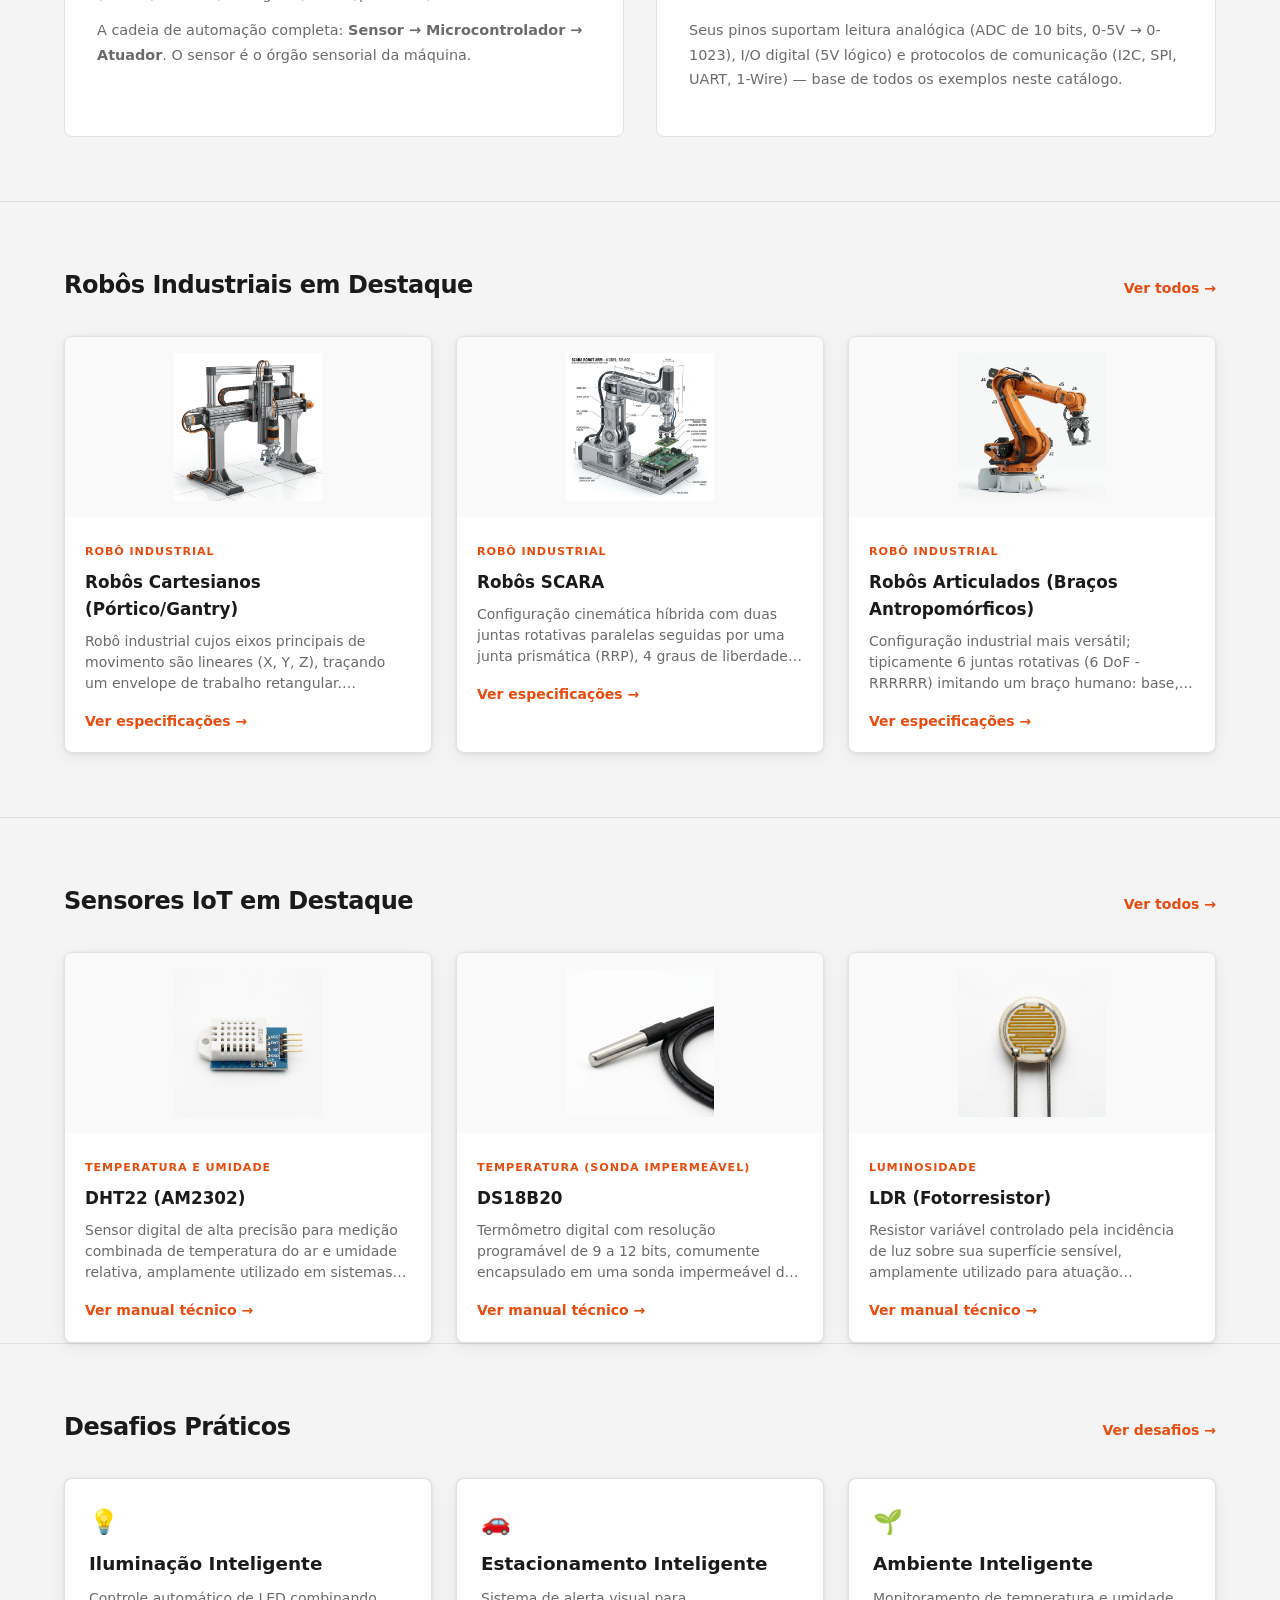
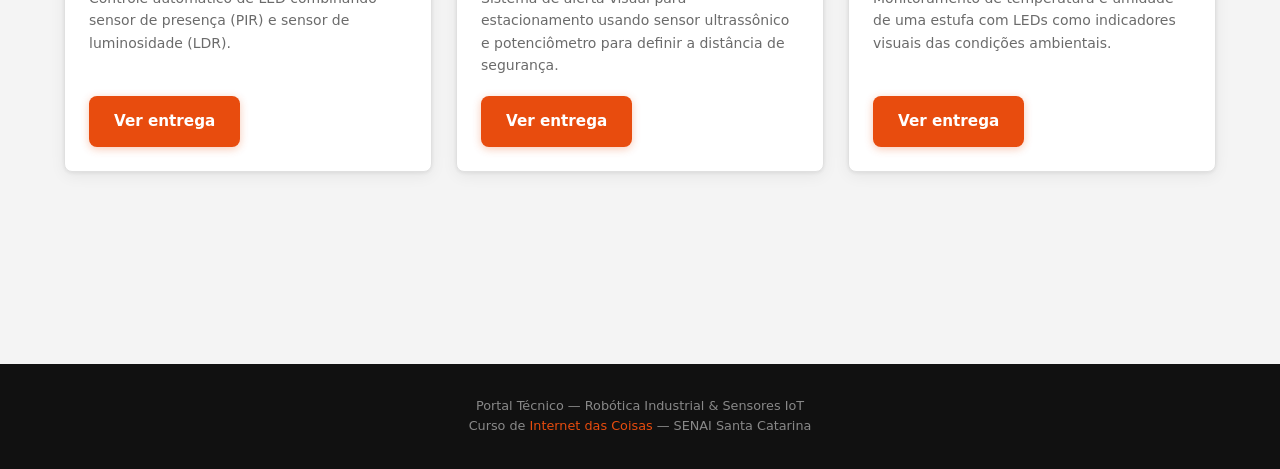
==== commit ff1b2c36: "quiz" ====
--- a/index.html
+++ b/index.html
@@ -22,6 +22,7 @@
       <li><a href="sensors.html">⚡ Sensores IoT</a></li>
       <li><a href="desafios.html">🎯 Desafios & Vídeos</a></li>
       <li><a href="arduino-esp.html">🎬 Arduino & ESP</a></li>
+      <li><a href="quiz.html">❓ Quiz</a></li>
     </ul>
   </div>
 </nav>
@@ -36,6 +37,7 @@
       <div class="hero-actions">
         <a href="robots.html" class="btn btn-primary">⚙ Catálogo de Robôs</a>
         <a href="sensors.html" class="btn btn-outline">⚡ Sensores &amp; IoT</a>
+        <a href="quiz.html" class="btn btn-primary">❓ Fazer Quiz</a>
       </div>
     </div>
   </section>
--- a/css/style.css
+++ b/css/style.css
@@ -786,3 +786,4 @@
 .video-card.shorts-card { max-width: 380px; margin: 0 auto; }
 .video-card.shorts-card .video-embed { aspect-ratio: 9/16; }
 .video-card.shorts-card .video-embed iframe { aspect-ratio: 9/16; height: 100%; }
+
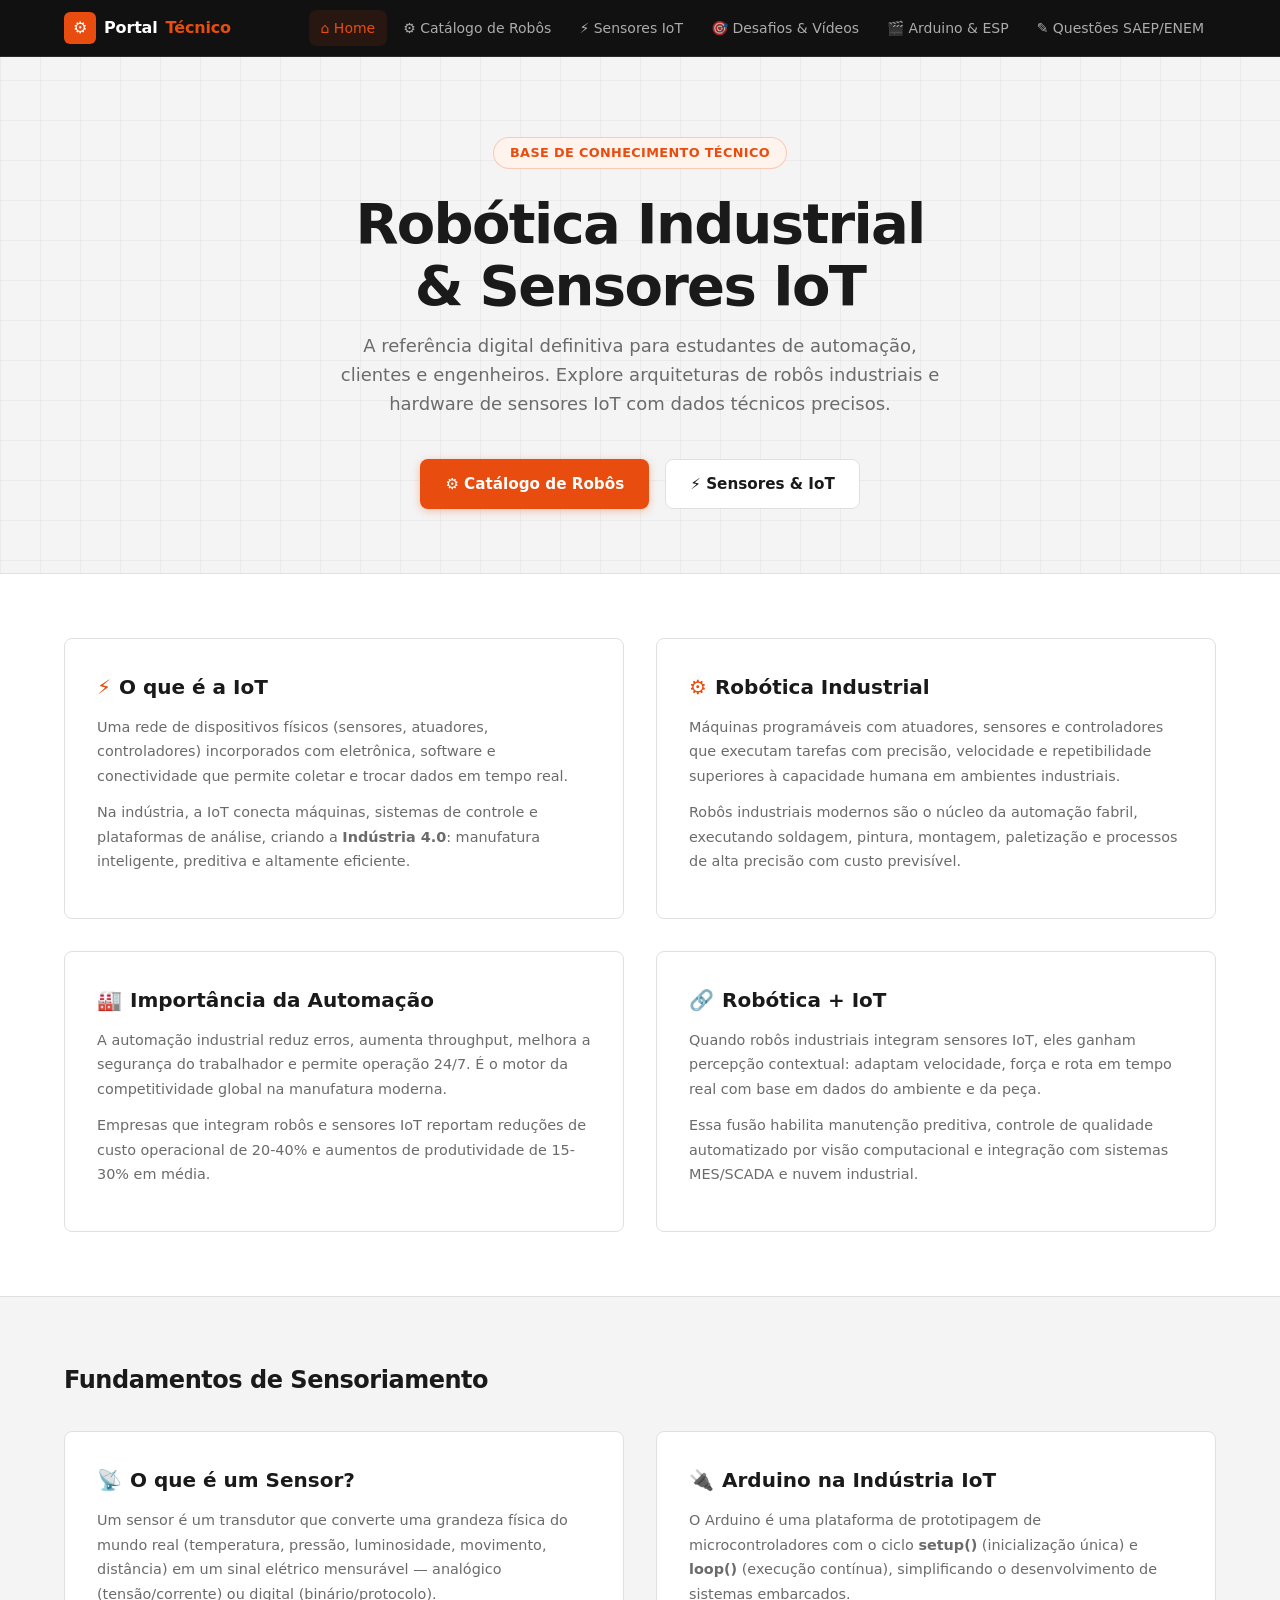
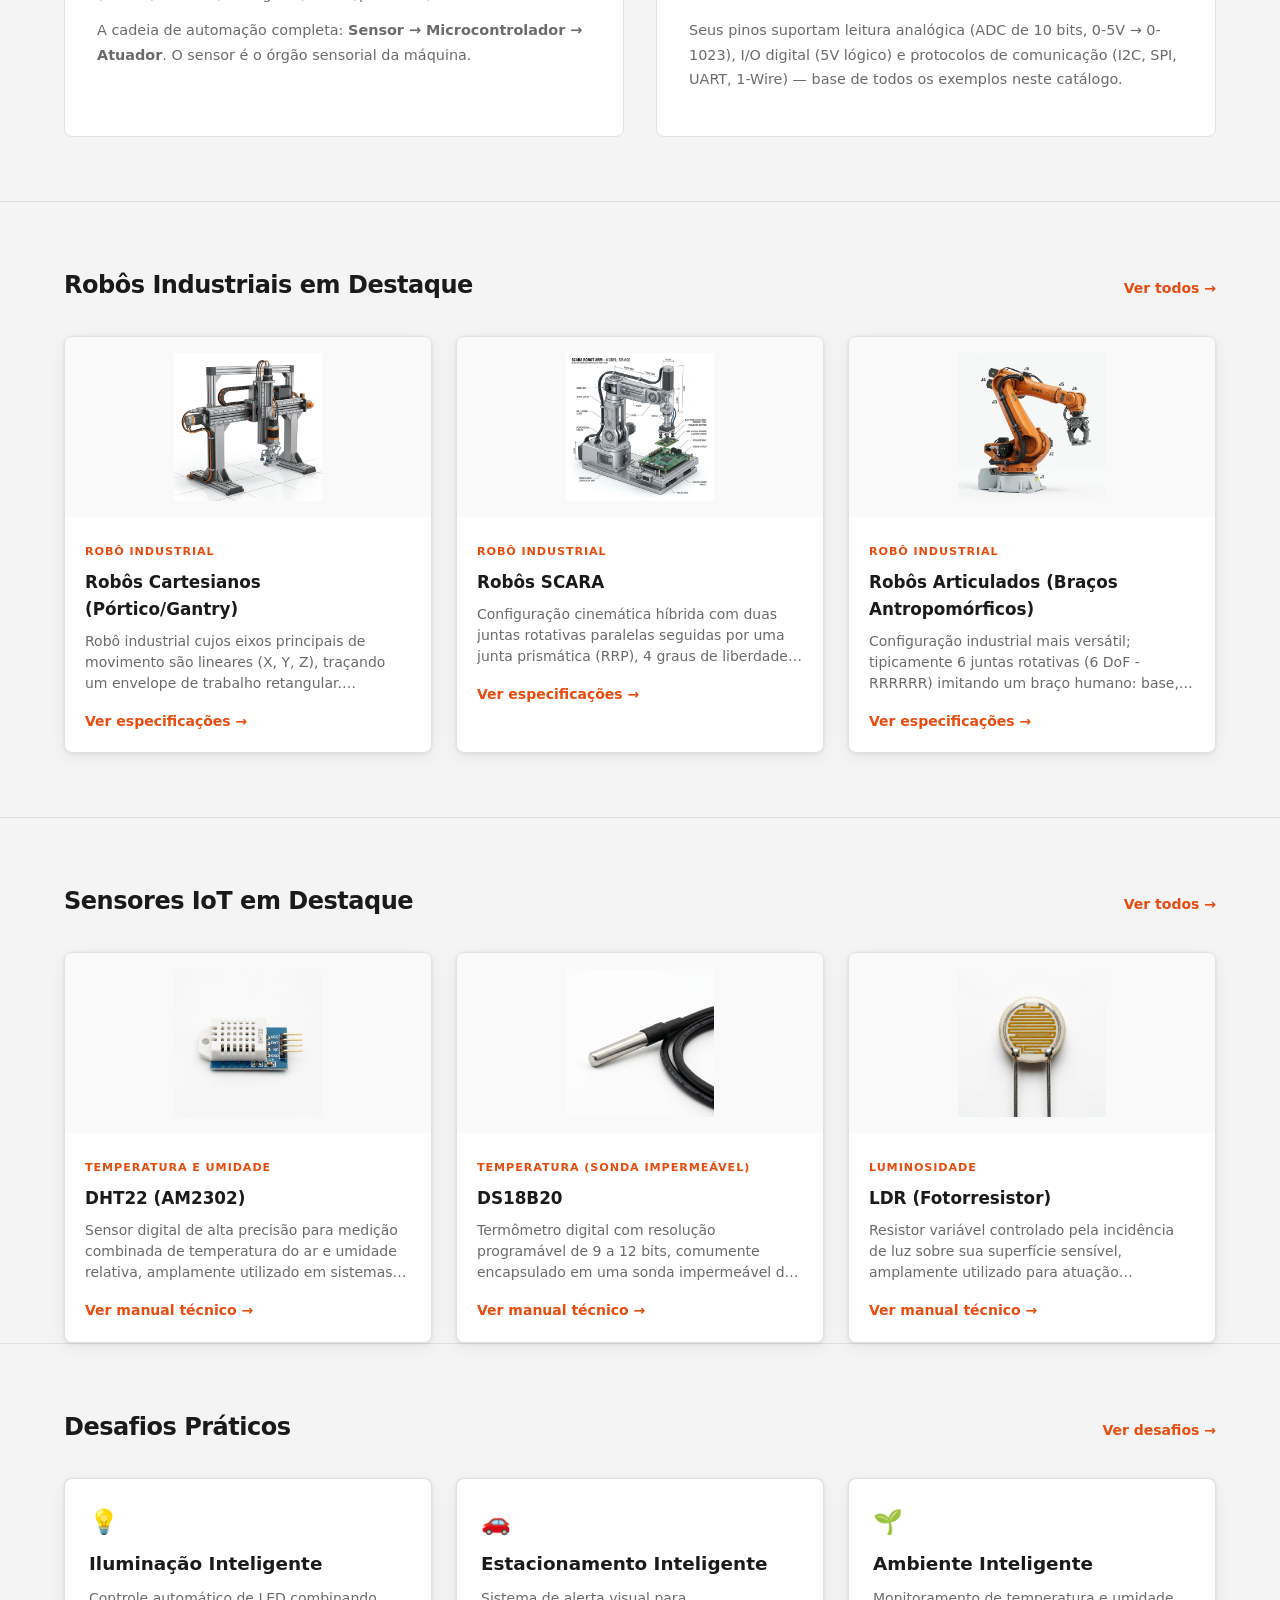
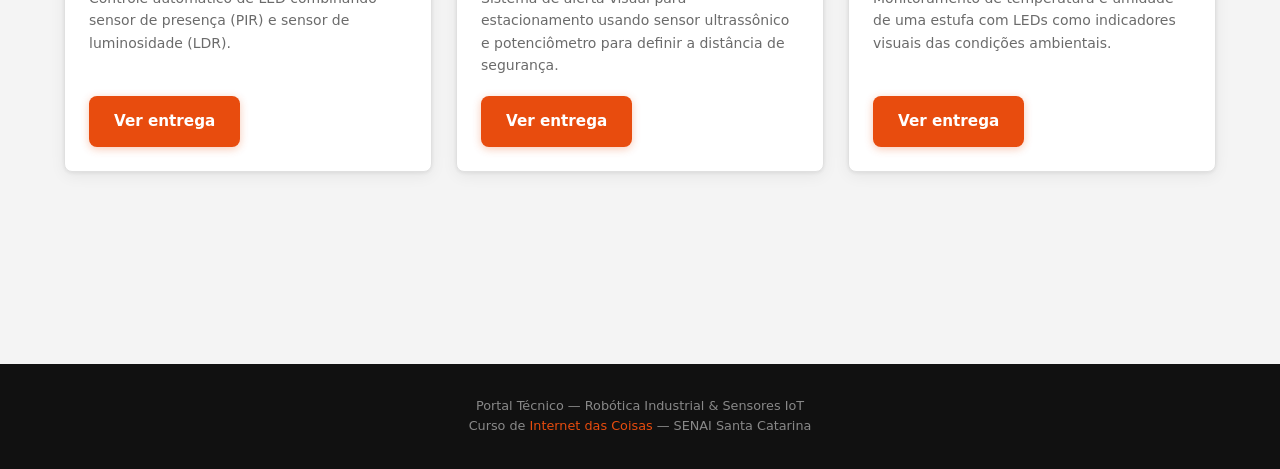
==== commit e24734a7: "melhoria do quiz" ====
--- a/index.html
+++ b/index.html
@@ -22,7 +22,7 @@
       <li><a href="sensors.html">⚡ Sensores IoT</a></li>
       <li><a href="desafios.html">🎯 Desafios & Vídeos</a></li>
       <li><a href="arduino-esp.html">🎬 Arduino & ESP</a></li>
-      <li><a href="quiz.html">❓ Quiz</a></li>
+      <li><a href="questoes.html">✎ Questões SAEP/ENEM</a></li>
     </ul>
   </div>
 </nav>
@@ -37,7 +37,6 @@
       <div class="hero-actions">
         <a href="robots.html" class="btn btn-primary">⚙ Catálogo de Robôs</a>
         <a href="sensors.html" class="btn btn-outline">⚡ Sensores &amp; IoT</a>
-        <a href="quiz.html" class="btn btn-primary">❓ Fazer Quiz</a>
       </div>
     </div>
   </section>
--- a/css/style.css
+++ b/css/style.css
@@ -787,3 +787,82 @@
 .video-card.shorts-card .video-embed { aspect-ratio: 9/16; }
 .video-card.shorts-card .video-embed iframe { aspect-ratio: 9/16; height: 100%; }
 
+/* ===== QUESTÕES SAEP / ENEM ===== */
+.quiz-header {
+  background: var(--nav-bg);
+  color: var(--nav-text);
+  padding: 3.5rem 0 4rem;
+  border-bottom: 4px solid var(--primary);
+}
+.quiz-header .container { max-width: 900px; }
+.quiz-kicker {
+  color: var(--primary);
+  font-size: 0.75rem;
+  font-weight: 800;
+  letter-spacing: 0.1em;
+  text-transform: uppercase;
+  margin-bottom: 0.75rem;
+}
+.quiz-header h1 { font-size: clamp(2rem, 5vw, 3.25rem); line-height: 1.1; margin-bottom: 0.75rem; }
+.quiz-header p { color: rgba(255,255,255,0.7); font-size: 1.05rem; max-width: 680px; }
+.quiz-summary { display: flex; flex-wrap: wrap; gap: 1.5rem; margin-top: 1.75rem; color: rgba(255,255,255,0.65); font-size: 0.85rem; }
+.quiz-summary span { display: flex; align-items: baseline; gap: 0.35rem; }
+.quiz-summary strong { color: var(--nav-text); font-size: 1.15rem; }
+.quiz-main { max-width: 900px; padding-top: 2rem; padding-bottom: 4rem; }
+.quiz-progress { position: sticky; top: 66px; z-index: 20; background: var(--bg-card); border: 1px solid var(--border); border-radius: var(--radius); box-shadow: var(--shadow); padding: 0.9rem 1rem; margin-bottom: 1.5rem; }
+.quiz-progress-row { display: flex; justify-content: space-between; gap: 1rem; font-size: 0.8rem; margin-bottom: 0.55rem; }
+.quiz-progress-row span { color: var(--text-muted); }
+.quiz-progress-track { height: 6px; overflow: hidden; border-radius: 99px; background: var(--border); }
+.quiz-progress-track div { width: 0; height: 100%; background: var(--primary); transition: width 0.2s ease; }
+.quiz-question { background: var(--bg-card); border: 1px solid var(--border); border-left: 4px solid var(--text); border-radius: var(--radius); box-shadow: var(--shadow); padding: 1.75rem; margin-bottom: 1.25rem; scroll-margin-top: 150px; transition: border-color 0.2s, box-shadow 0.2s; }
+.quiz-question.needs-answer { border-color: var(--primary); box-shadow: 0 0 0 3px rgba(232,76,14,0.14); }
+.quiz-question-head { display: flex; align-items: center; gap: 0.75rem; margin-bottom: 1rem; }
+.quiz-number { display: grid; place-items: center; width: 34px; height: 34px; border-radius: 50%; background: var(--text); color: var(--nav-text); font-size: 0.75rem; font-weight: 800; }
+.quiz-topic { color: var(--primary); font-size: 0.75rem; font-weight: 800; letter-spacing: 0.06em; text-transform: uppercase; }
+.quiz-context { color: var(--text-muted); font-size: 0.95rem; line-height: 1.7; margin-bottom: 0.75rem; }
+.quiz-code { margin: 1rem 0 1.25rem; overflow: hidden; border: 1px solid #2f343c; border-radius: 6px; background: #15181d; color: #f4f4f4; }
+.quiz-code figcaption { padding: 0.55rem 0.85rem; border-bottom: 1px solid #2f343c; color: #ff7842; font-size: 0.7rem; font-weight: 800; letter-spacing: 0.08em; text-transform: uppercase; }
+.quiz-code pre { overflow-x: auto; margin: 0; padding: 1rem; font: 0.88rem/1.6 Consolas, Monaco, 'Courier New', monospace; white-space: pre; tab-size: 2; }
+.quiz-code code { font: inherit; }
+.quiz-prompt { font-size: 1.05rem; line-height: 1.55; margin-bottom: 1.25rem; }
+.quiz-options { display: grid; gap: 0.65rem; border: 0; min-width: 0; }
+.quiz-option { display: grid; grid-template-columns: 32px 1fr; align-items: center; gap: 0.75rem; min-height: 58px; padding: 0.7rem 0.9rem; border: 1px solid var(--border); border-radius: 6px; cursor: pointer; transition: border-color 0.15s, background 0.15s; }
+.quiz-option:hover { border-color: var(--primary); background: var(--accent-bg); }
+.quiz-option:has(input:checked) { border-color: var(--primary); background: var(--accent-bg); box-shadow: inset 3px 0 0 var(--primary); }
+.quiz-option input { position: absolute; opacity: 0; pointer-events: none; }
+.option-letter { display: grid; place-items: center; width: 30px; height: 30px; border: 1px solid var(--border); border-radius: 50%; background: var(--bg); color: var(--text); font-weight: 800; font-size: 0.78rem; }
+.quiz-option:has(input:checked) .option-letter { background: var(--primary); border-color: var(--primary); color: var(--nav-text); }
+.option-text { font-size: 0.9rem; line-height: 1.5; }
+.quiz-option.is-correct { border-color: #25824a; background: #eef9f1; box-shadow: inset 3px 0 0 #25824a; }
+.quiz-option.is-correct .option-letter { color: #fff; background: #25824a; border-color: #25824a; }
+.quiz-option.is-wrong { border-color: #b8382e; background: #fff0ef; box-shadow: inset 3px 0 0 #b8382e; }
+.quiz-option.is-wrong .option-letter { color: #fff; background: #b8382e; border-color: #b8382e; }
+.quiz-feedback { display: none; margin-top: 1rem; padding: 0.9rem 1rem; border-radius: 6px; font-size: 0.85rem; line-height: 1.55; }
+.quiz-feedback.show { display: grid; gap: 0.2rem; }
+.quiz-feedback.correct { color: #185b34; background: #e8f6ed; }
+.quiz-feedback.incorrect { color: #7c2923; background: #fdecea; }
+.quiz-submit-wrap { display: flex; align-items: center; justify-content: space-between; gap: 1rem; background: var(--text); color: var(--nav-text); border-radius: var(--radius); padding: 1.25rem 1.5rem; margin-top: 2rem; }
+.quiz-submit-wrap p { color: rgba(255,255,255,0.65); font-size: 0.85rem; }
+.quiz-result { display: grid; grid-template-columns: auto 1fr auto; align-items: center; gap: 2rem; background: var(--bg-card); border-top: 4px solid var(--primary); box-shadow: var(--shadow); padding: 1.5rem; margin-top: 1.25rem; }
+.quiz-result > div { display: grid; }
+.quiz-result-label { color: var(--text-muted); font-size: 0.7rem; font-weight: 800; text-transform: uppercase; letter-spacing: 0.08em; }
+.quiz-result strong { color: var(--primary); font-size: 2.25rem; line-height: 1.1; }
+.quiz-result span:last-child { color: var(--text-muted); font-size: 0.8rem; }
+.quiz-result p { font-size: 0.9rem; color: var(--text-muted); }
+@media (max-width: 1050px) {
+  .nav-inner { height: auto; min-height: 56px; }
+  .nav-links a { padding-inline: 0.5rem; font-size: 0.78rem; }
+}
+@media (max-width: 760px) {
+  .nav-links { display: none; flex-direction: column; position: absolute; top: 56px; left: 0; right: 0; background: #111; padding: 1rem; border-bottom: 1px solid #2a2a2a; }
+  .nav-links.open { display: flex; }
+  .hamburger { display: block; }
+  .nav-inner { position: relative; }
+  .quiz-header { padding: 2.5rem 0 3rem; }
+  .quiz-progress { top: 64px; }
+  .quiz-question { padding: 1.25rem; }
+  .quiz-code pre { font-size: 0.78rem; }
+  .quiz-submit-wrap { align-items: stretch; flex-direction: column; }
+  .quiz-result { grid-template-columns: 1fr; gap: 1rem; }
+  .quiz-result .btn { width: 100%; }
+}
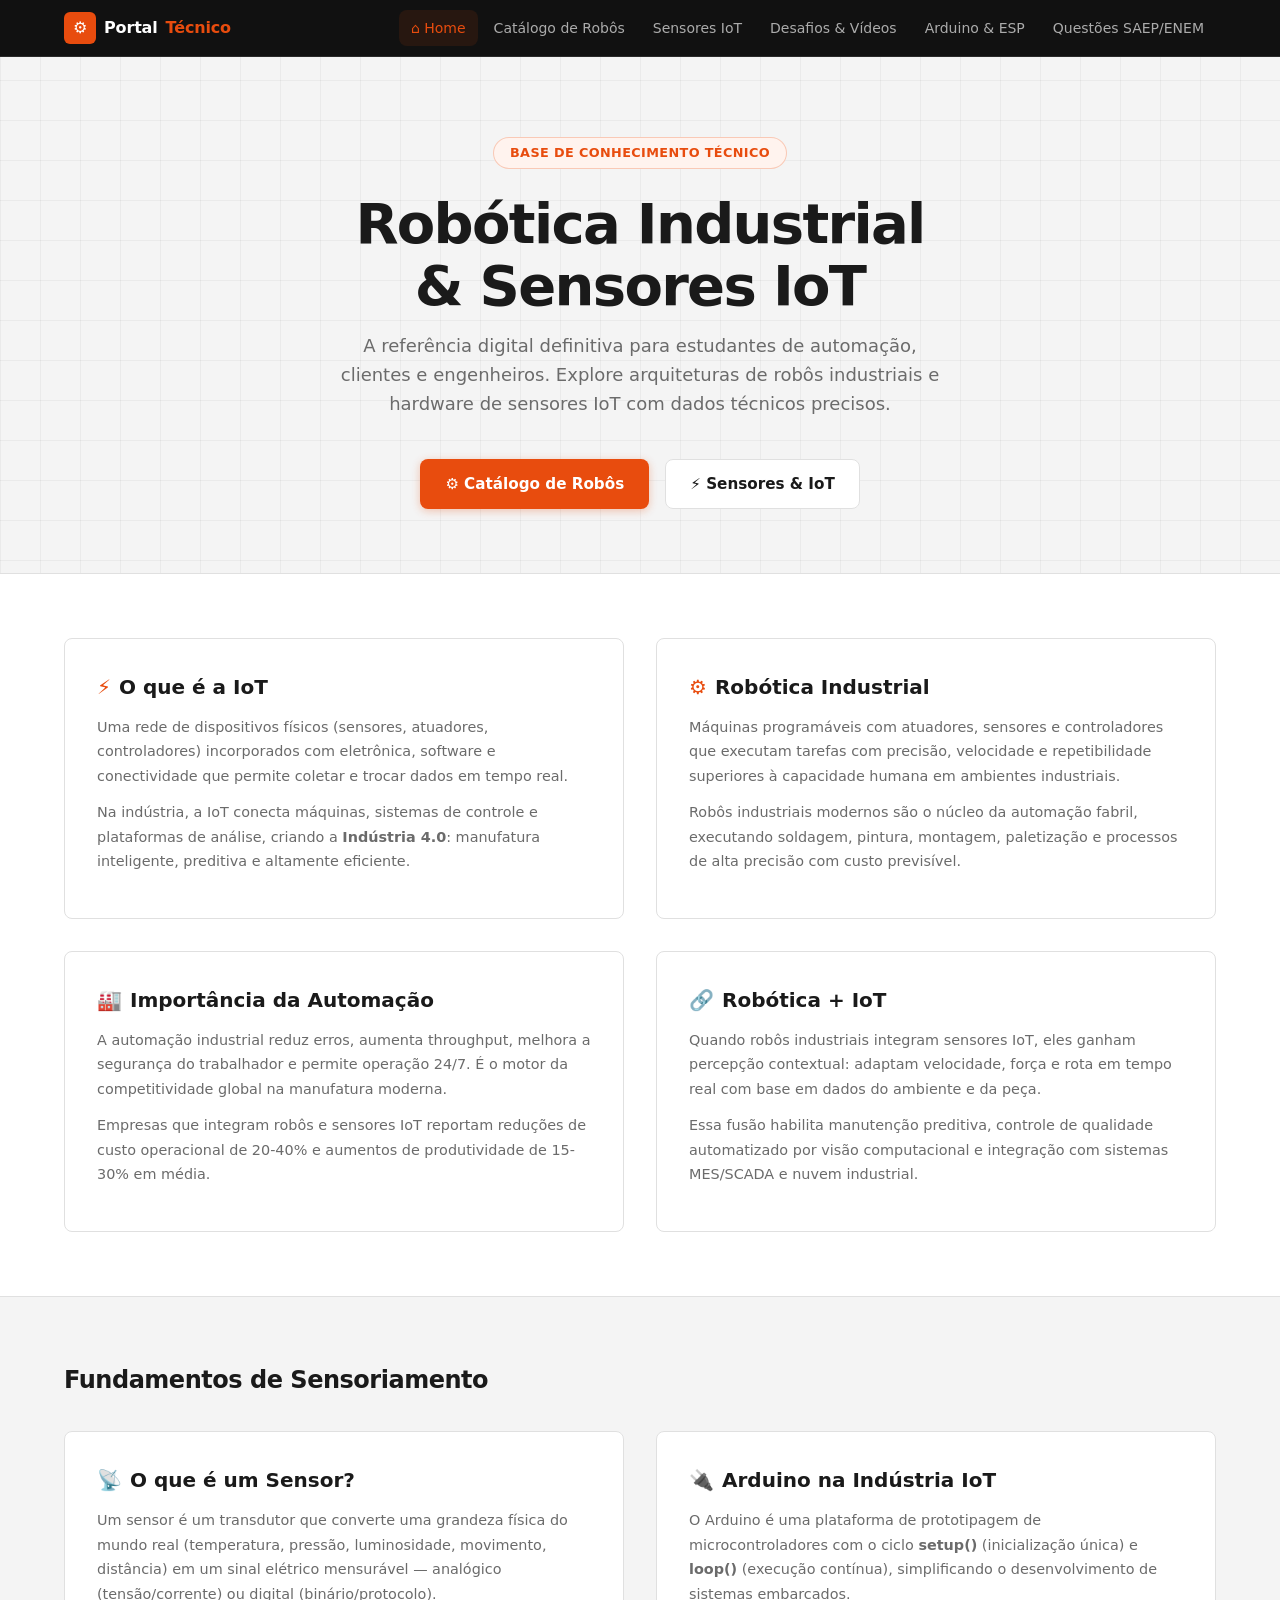
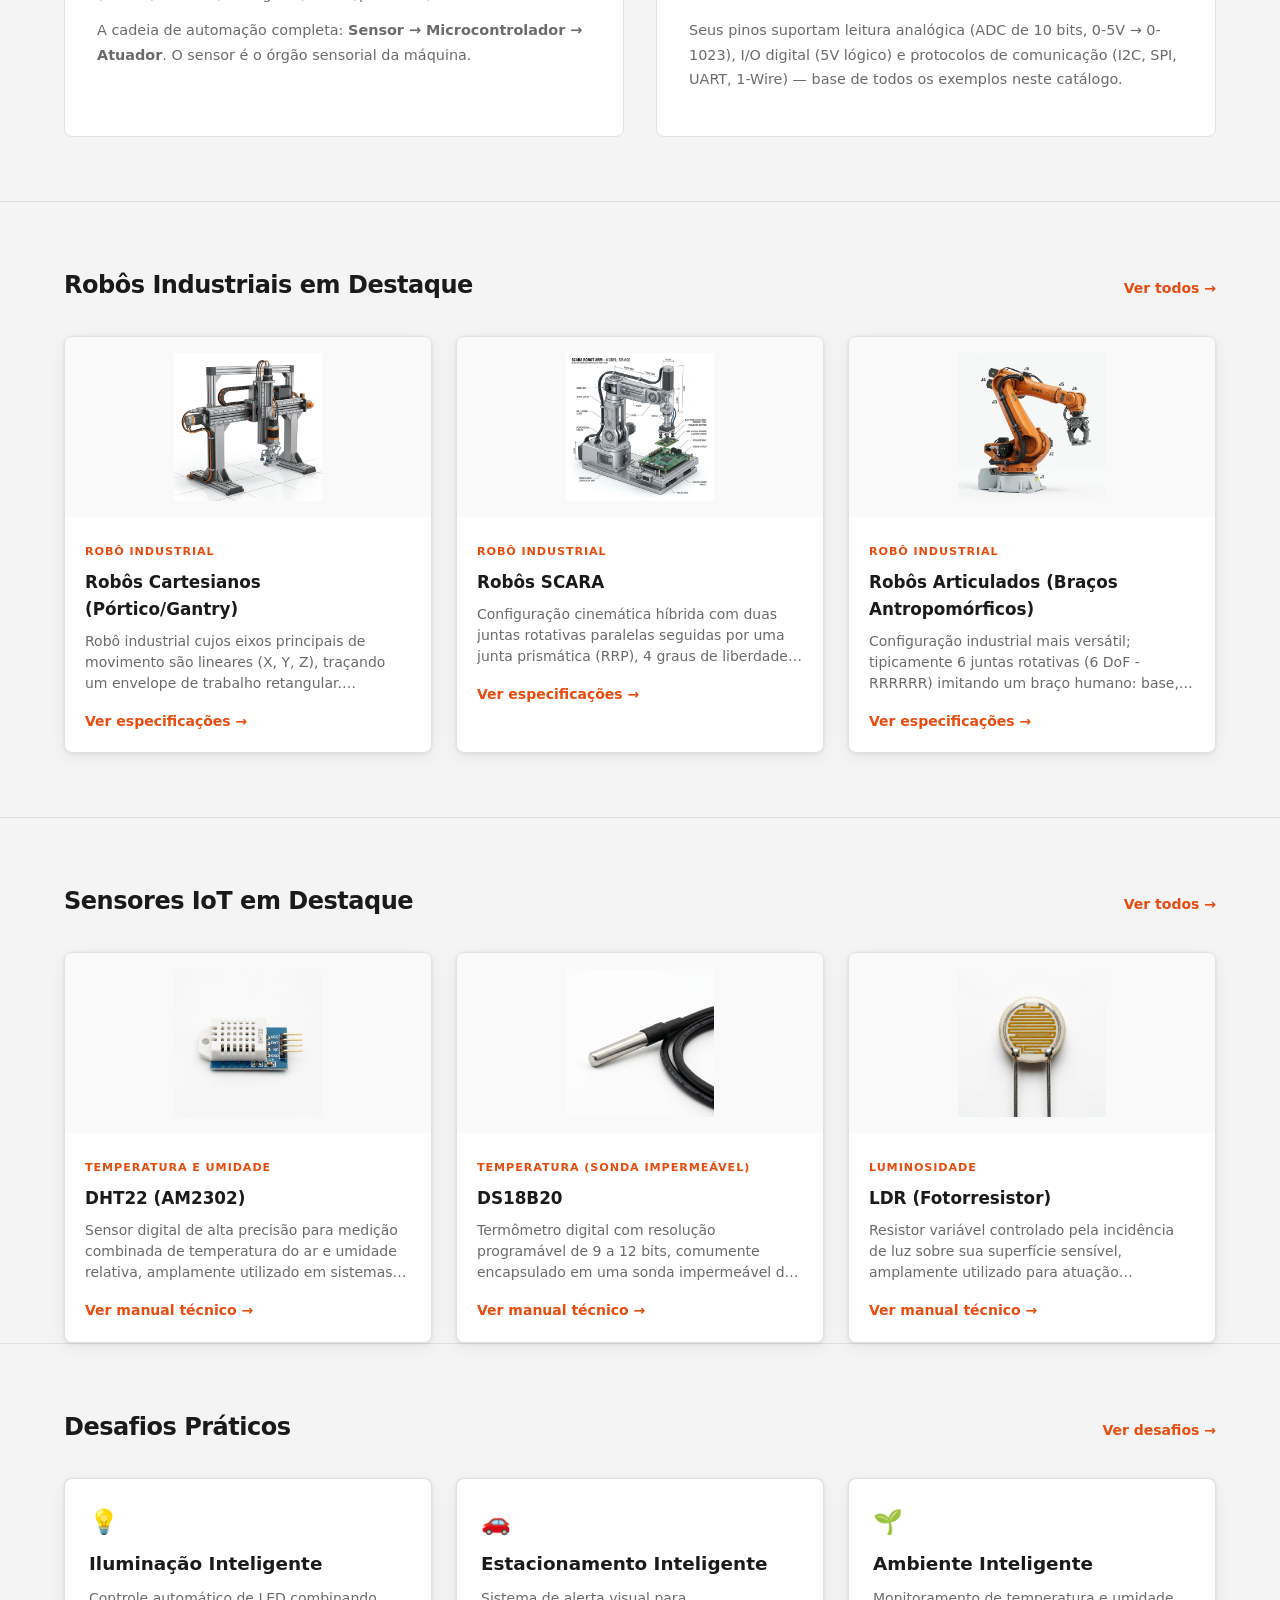
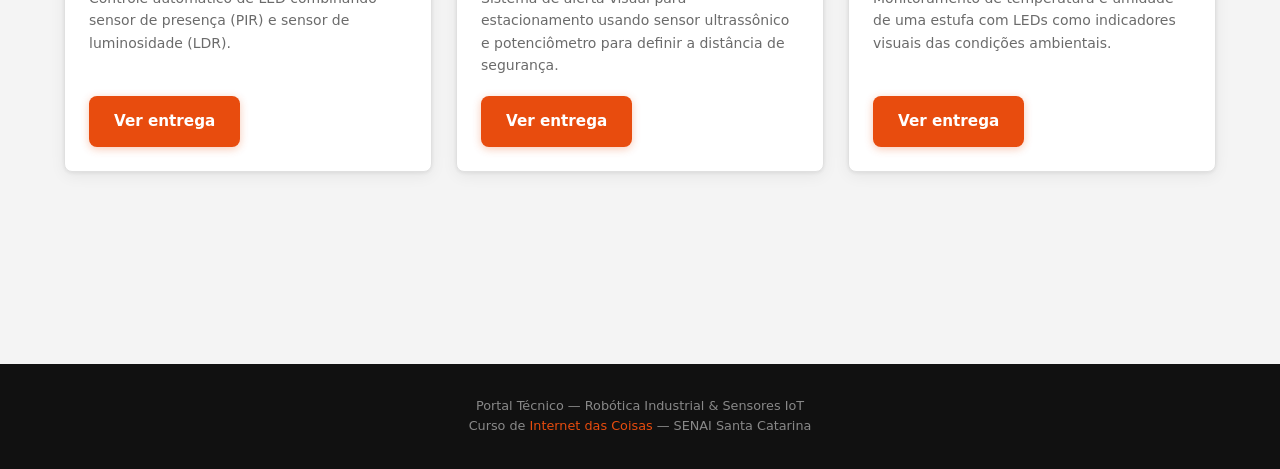
==== commit e7f6cd5c: "." ====
--- a/index.html
+++ b/index.html
@@ -18,11 +18,11 @@
     <button class="hamburger" id="hamburger" aria-label="Menu">☰</button>
     <ul class="nav-links" id="nav-links">
       <li><a href="index.html" class="active">⌂ Home</a></li>
-      <li><a href="robots.html">⚙ Catálogo de Robôs</a></li>
-      <li><a href="sensors.html">⚡ Sensores IoT</a></li>
-      <li><a href="desafios.html">🎯 Desafios & Vídeos</a></li>
-      <li><a href="arduino-esp.html">🎬 Arduino & ESP</a></li>
-      <li><a href="questoes.html">✎ Questões SAEP/ENEM</a></li>
+      <li><a href="robots.html"> Catálogo de Robôs</a></li>
+      <li><a href="sensors.html"> Sensores IoT</a></li>
+      <li><a href="desafios.html"> Desafios & Vídeos</a></li>
+      <li><a href="arduino-esp.html"> Arduino & ESP</a></li>
+      <li><a href="questoes.html"> Questões SAEP/ENEM</a></li>
     </ul>
   </div>
 </nav>
